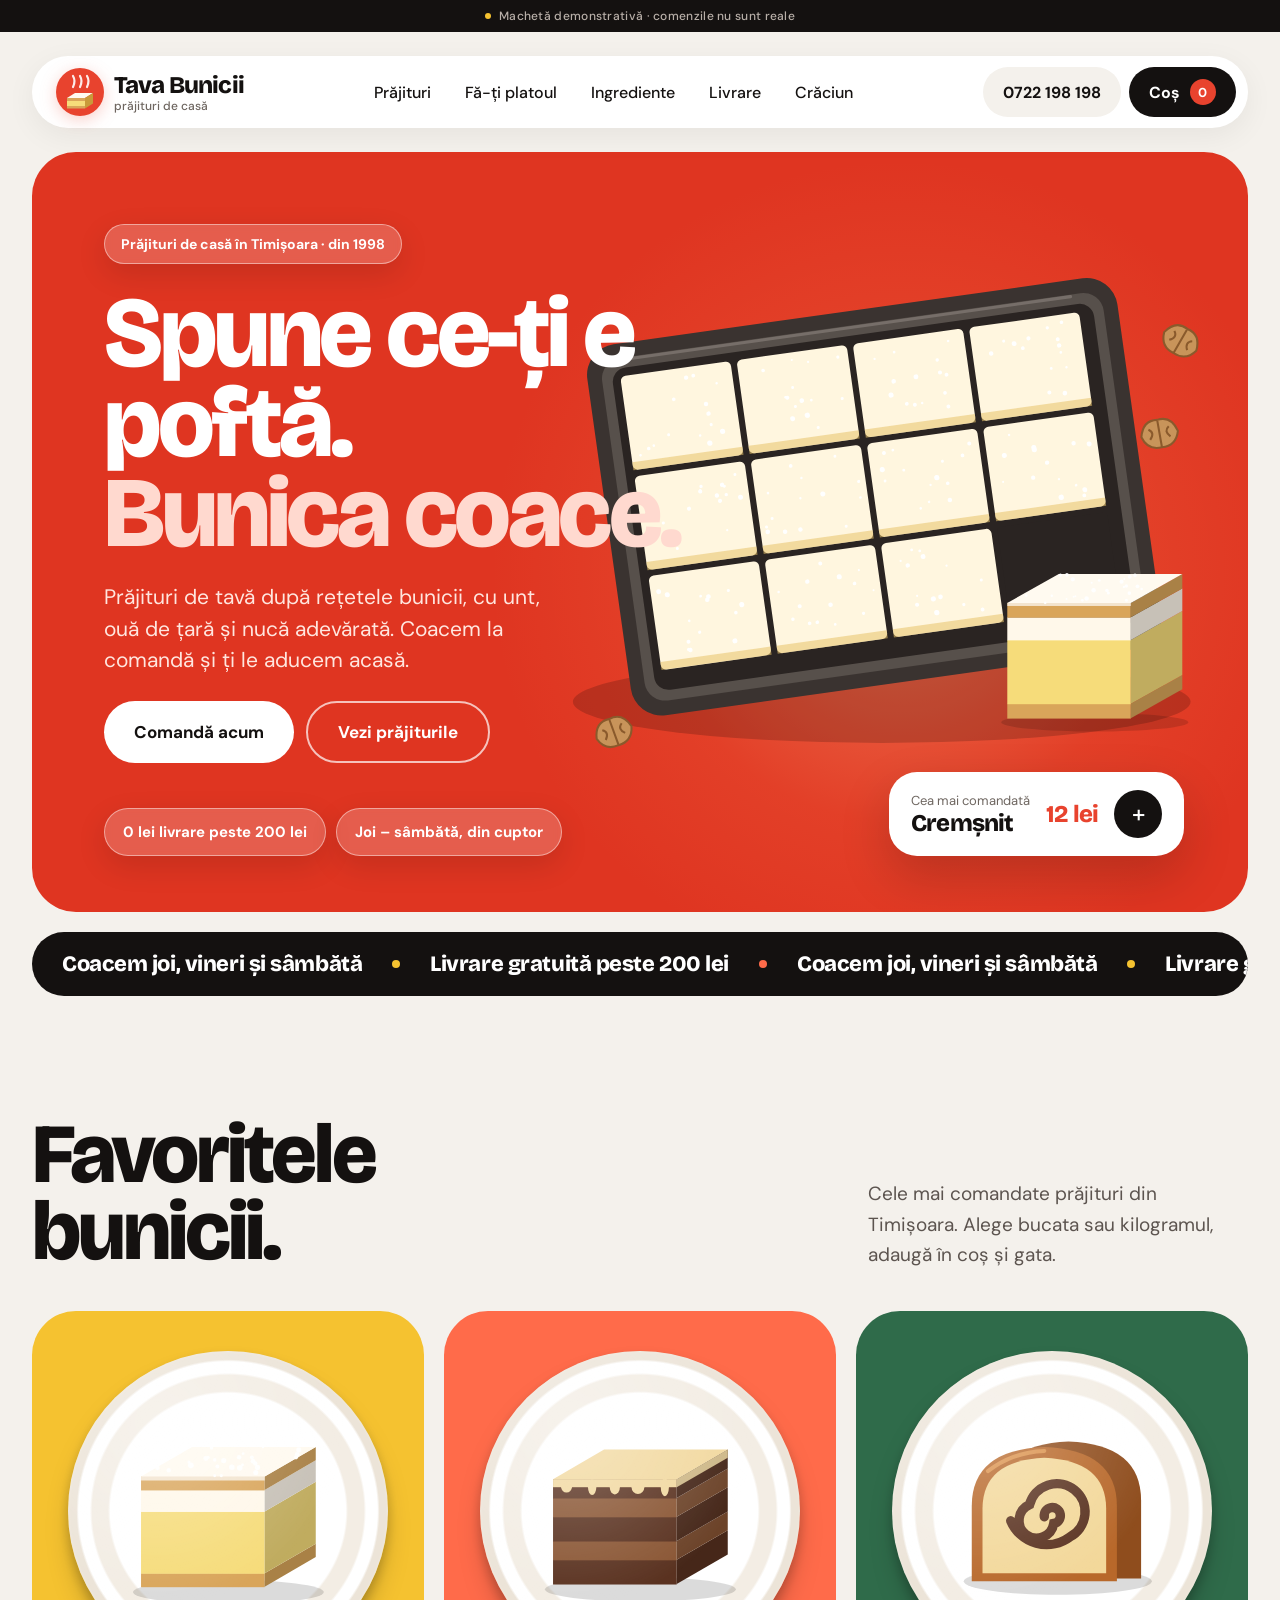
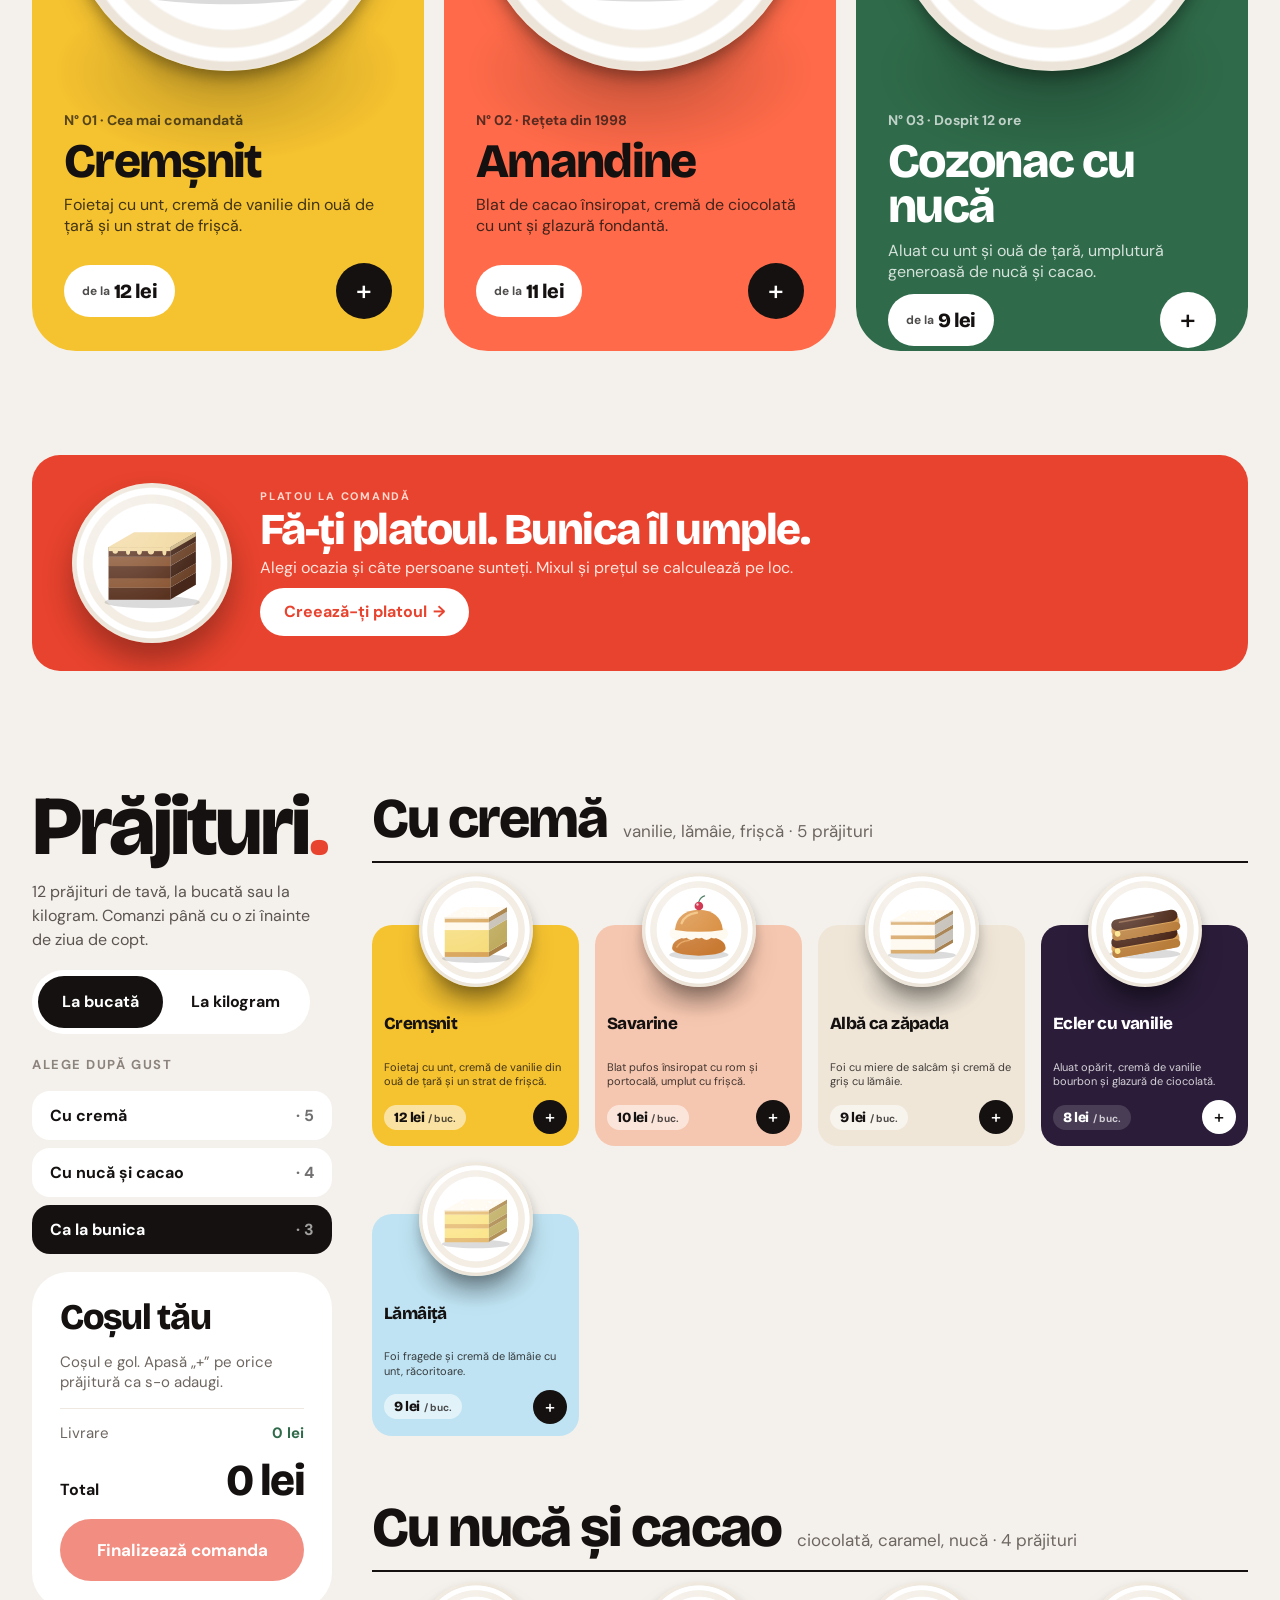
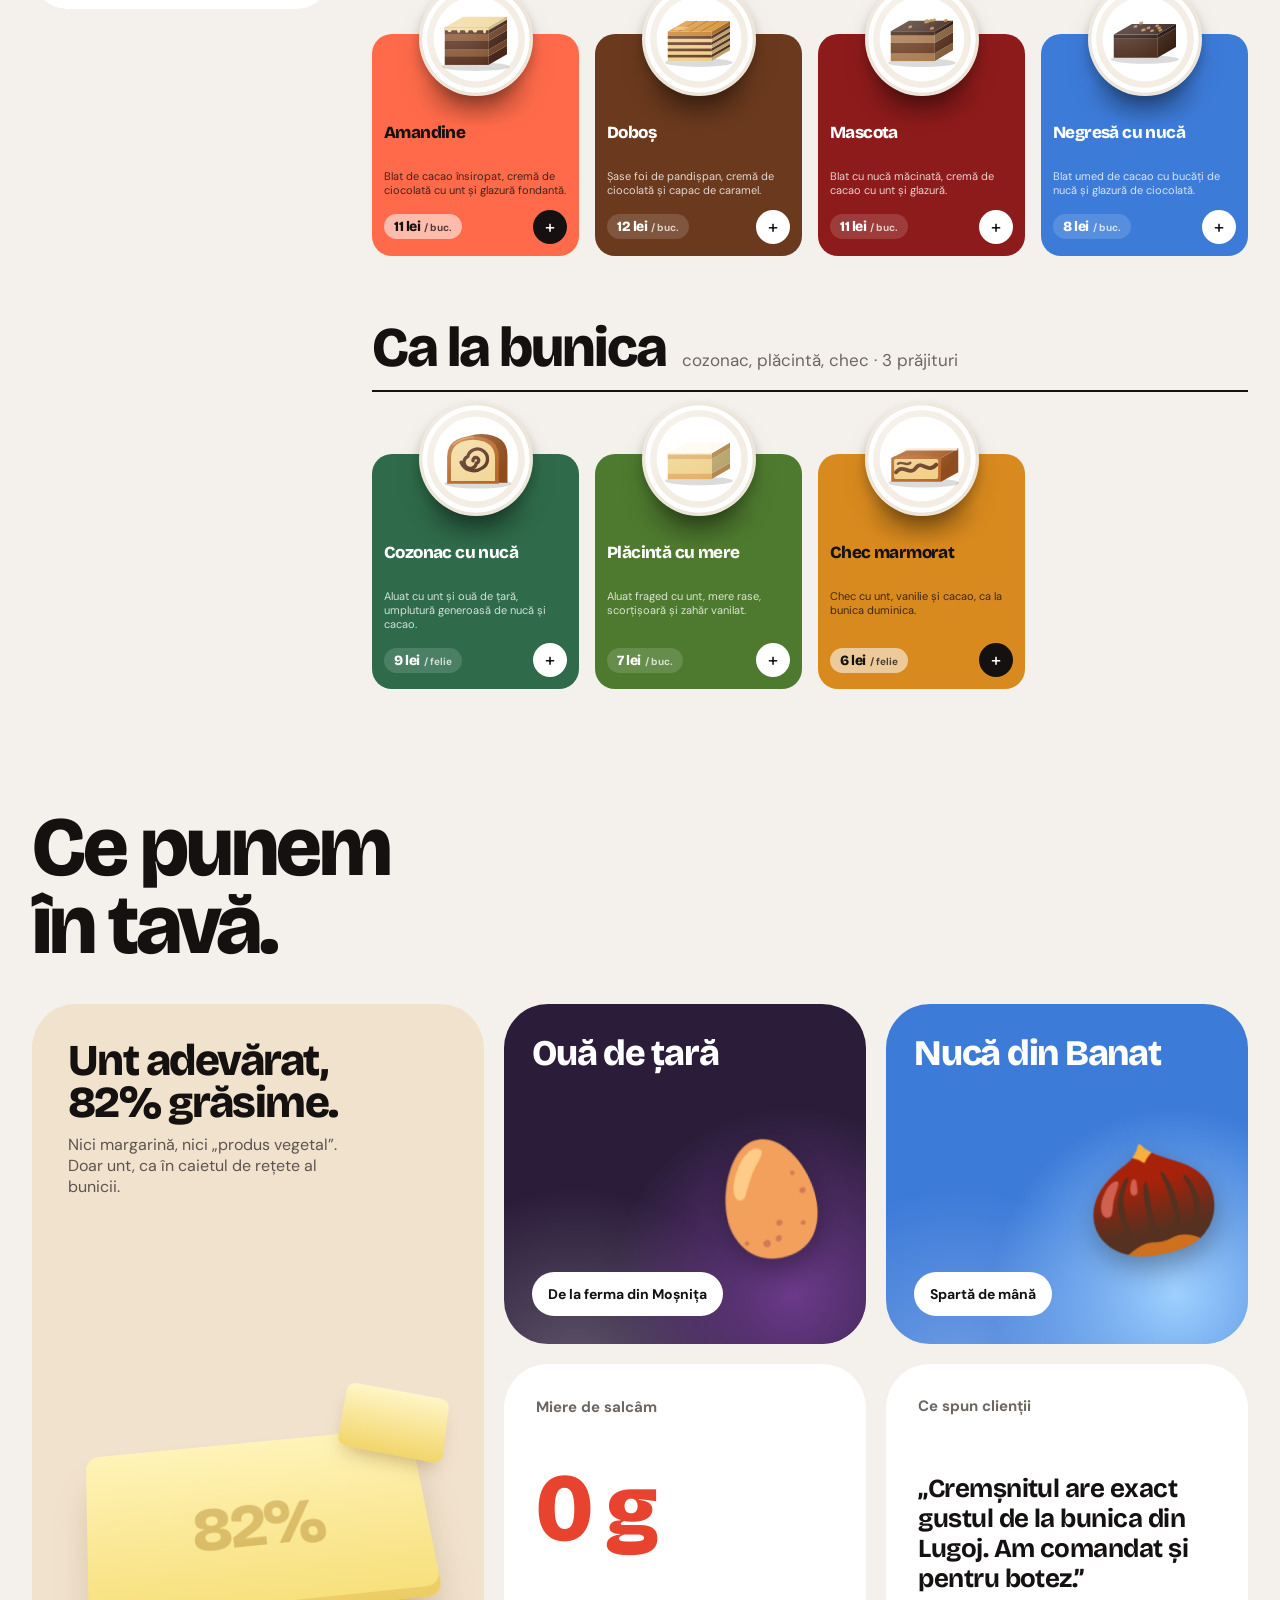
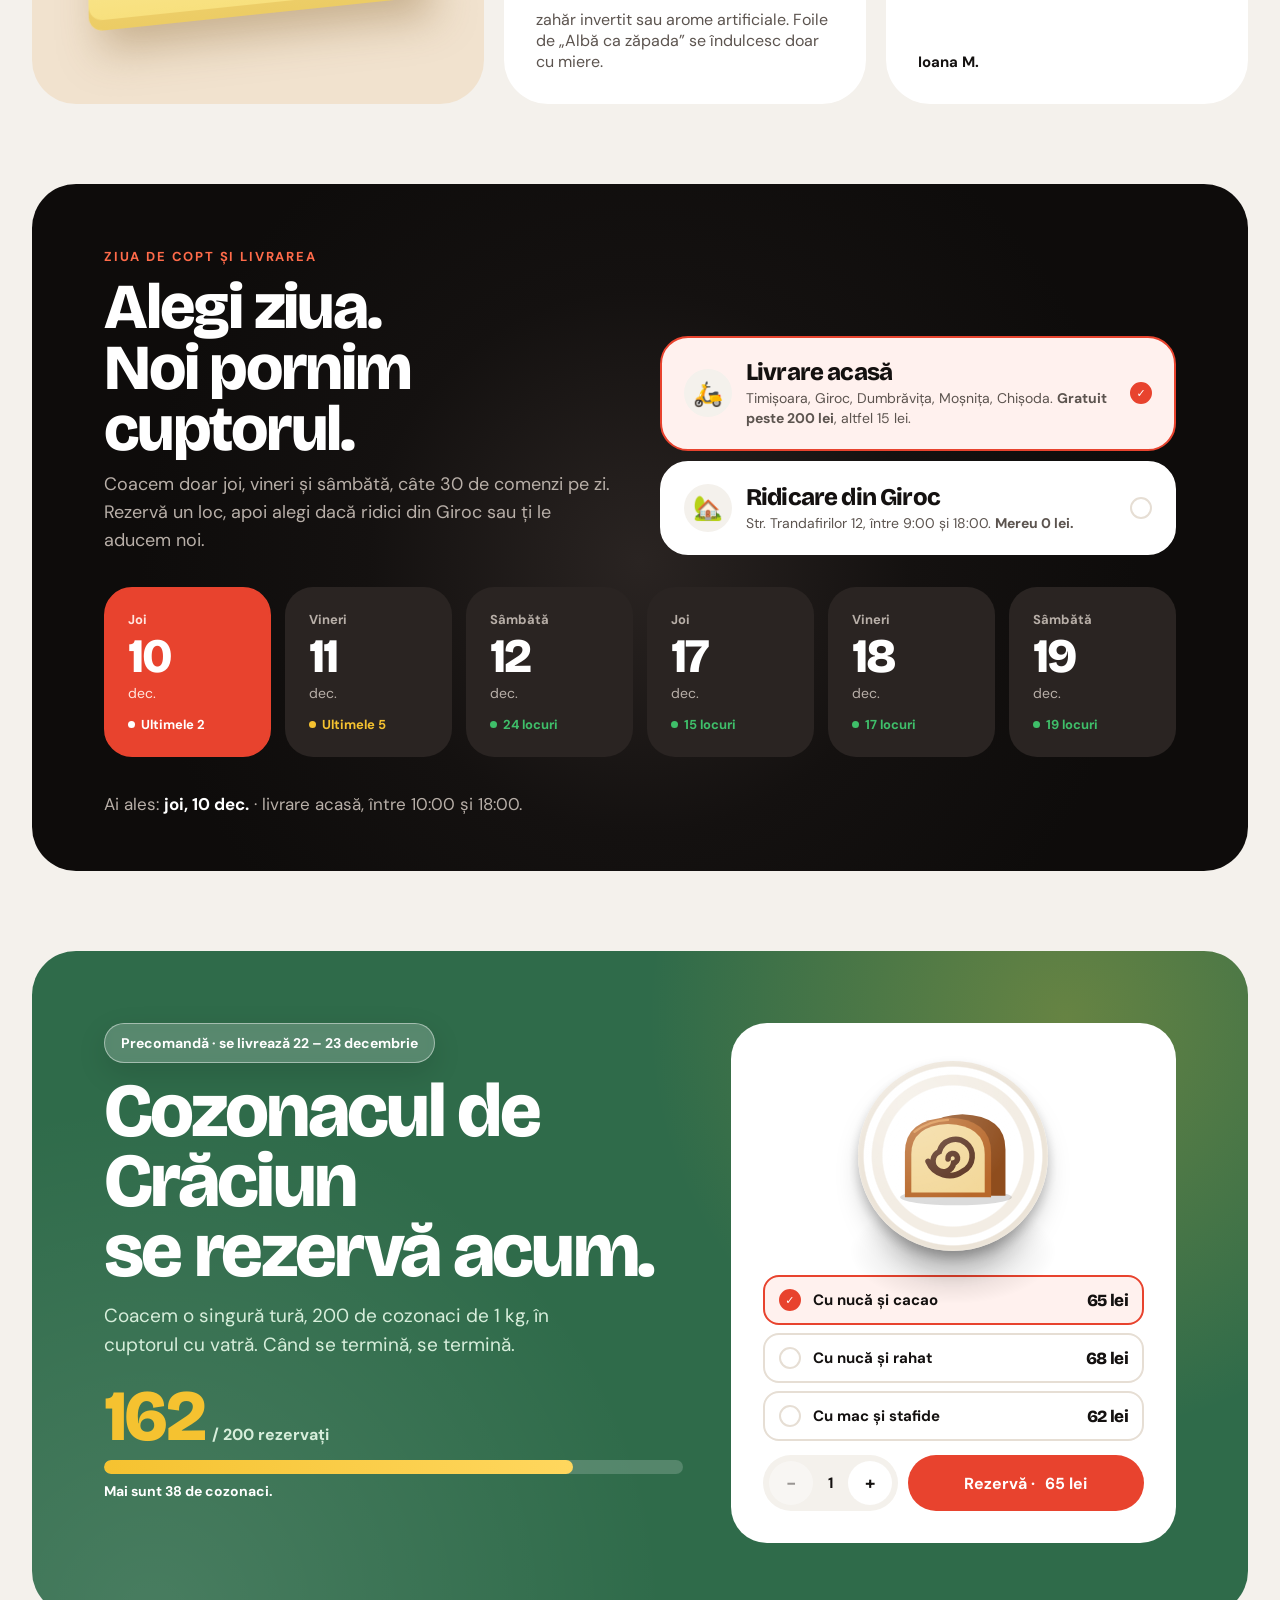
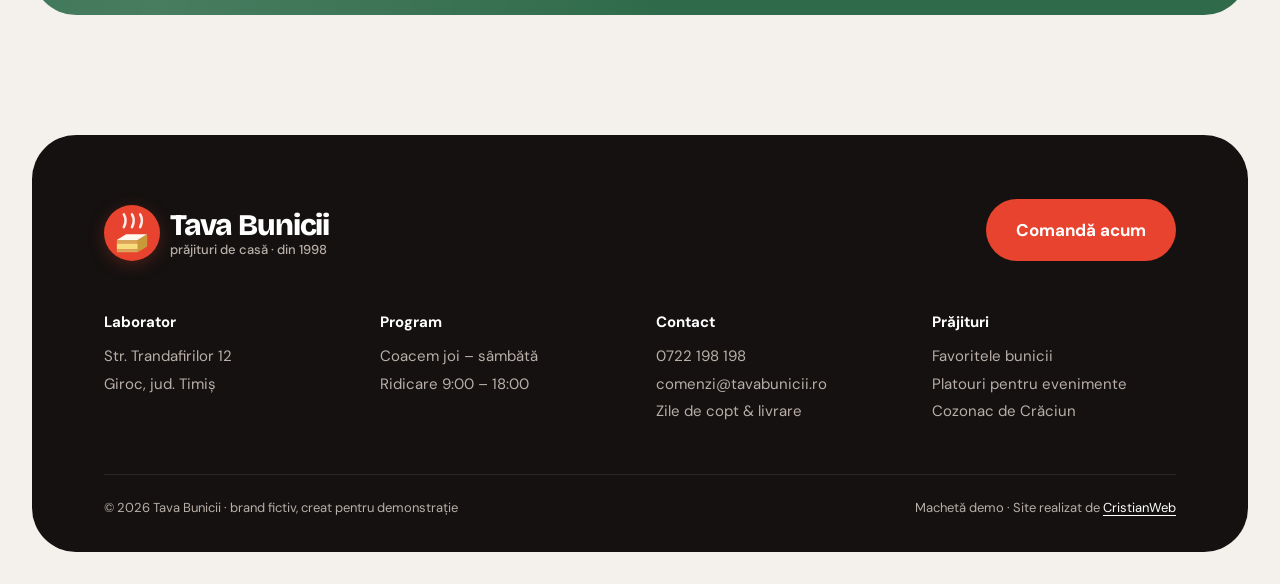
==== site/index.html @ 564bff16 "Machetă demo Tava Bunicii: site static în stilul Mama Mia Hero, bandă, favorite, platou configurabil" ====
<!doctype html>
<html lang="ro">
<head>
  <meta charset="utf-8">
  <meta name="viewport" content="width=device-width, initial-scale=1">
  <title>Tava Bunicii · Prăjituri de casă în Timișoara</title>
  <meta name="description" content="Prăjituri de casă coapte joi, vineri și sâmbătă. Cremșnit, amandine, cozonac cu nucă. Ridicare din Giroc sau livrare în Timișoara. Machetă demo.">
  <meta name="robots" content="noindex, nofollow">
  <meta name="theme-color" content="#f4f1ec">
  <link rel="icon" href="favicon.svg" type="image/svg+xml">
  <link rel="preconnect" href="https://fonts.googleapis.com">
  <link rel="preconnect" href="https://fonts.gstatic.com" crossorigin>
  <link href="https://fonts.googleapis.com/css2?family=Bricolage+Grotesque:opsz,wght@12..96,700;12..96,800&family=DM+Sans:wght@400;500;700&display=swap" rel="stylesheet">
  <link rel="stylesheet" href="css/style.css">
</head>
<body>
  <div class="banner-demo" role="note"><span class="punct" aria-hidden="true"></span>Machetă demonstrativă · comenzile nu sunt reale</div>

  <!-- ===== Navigație ===== -->
  <header class="antet">
    <div class="nav-desktop">
      <nav class="nav" aria-label="Principal">
        <a href="#" class="logo" aria-label="Tava Bunicii – sus"><span class="logo__emblema" data-emblema></span><span class="logo__text"><b>Tava Bunicii</b><small>prăjituri de casă</small></span></a>
        <div class="nav__linkuri">
          <a href="#meniu">Prăjituri</a>
          <a href="#platou">Fă-ți platoul</a>
          <a href="#ingrediente">Ingrediente</a>
          <a href="#livrare">Livrare</a>
          <a href="#craciun">Crăciun</a>
        </div>
        <div class="nav__actiuni">
          <a class="pill pill--crem nav__tel" href="tel:+40722198198">0722 198 198</a>
          <button type="button" class="pill pill--negru" data-deschide-cos>Coș <span class="badge" data-numar-cos>0</span></button>
        </div>
      </nav>
    </div>
    <div class="nav-mobil">
      <a href="#" class="logo logo--mic" aria-label="Tava Bunicii – sus"><span class="logo__emblema" data-emblema></span><span class="logo__text"><b>Tava Bunicii</b><small>prăjituri de casă</small></span></a>
      <div class="nav-mobil__actiuni">
        <button type="button" class="pill pill--negru pill--sm" data-deschide-cos>Coș <span class="badge" data-numar-cos>0</span></button>
        <button type="button" class="buton-meniu" aria-expanded="false" aria-controls="meniu-mobil" aria-label="Deschide meniul" data-buton-meniu>
          <svg width="20" height="20" viewBox="0 0 24 24" fill="none" stroke="#141110" stroke-width="2" stroke-linecap="round" aria-hidden="true"><path d="M4 7h16M4 12h16M4 17h16"/></svg>
        </button>
      </div>
      <div id="meniu-mobil" class="meniu-mobil anim-apare" hidden>
        <a href="#meniu">Prăjituri</a>
        <a href="#platou">Fă-ți platoul</a>
        <a href="#ingrediente">Ingrediente</a>
        <a href="#livrare">Livrare</a>
        <a href="#craciun">Cozonac de Crăciun</a>
        <a class="pill pill--crem pill--sm" href="tel:+40722198198">Sună: 0722 198 198</a>
      </div>
    </div>
  </header>

  <main id="continut">
    <!-- ===== 1. Hero ===== -->
    <section class="hero-sectiune">
      <div class="panel hero">
        <div class="hero__media" aria-hidden="true">
          <div class="hero__aburi"><span></span><span></span><span></span></div>
          <div class="hero__tava" data-tava></div>
        </div>
        <div class="hero__text">
          <span class="chip chip--sticla hero__eticheta">Prăjituri de casă în Timișoara · din 1998</span>
          <h1 class="titlu hero__titlu">Spune ce-ți e poftă. <span>Bunica coace.</span></h1>
          <p class="hero__lead">Prăjituri de tavă după rețetele bunicii, cu unt, ouă de țară și nucă adevărată. Coacem la comandă și ți le aducem acasă.</p>
          <div class="hero__butoane">
            <a href="#meniu" class="pill pill--alb pill--hero" data-comanda-acum>Comandă acum</a>
            <a href="#favorite" class="pill pill--contur-alb pill--hero">Vezi prăjiturile</a>
          </div>
        </div>
        <div class="hero__chipuri">
          <span class="chip chip--sticla">0 lei livrare peste 200 lei</span>
          <span class="chip chip--sticla">Joi – sâmbătă, din cuptor</span>
        </div>
        <div class="card-rapid" data-card-rapid></div>
      </div>
    </section>

    <!-- ===== 2. Bandă ===== -->
    <section class="banda-sectiune" aria-label="Program și livrare">
      <div class="banda">
        <div class="banda__pista">
          <span>Coacem joi, vineri și sâmbătă</span><i></i><span>Livrare gratuită peste 200 lei</span><i></i>
          <span>Coacem joi, vineri și sâmbătă</span><i></i><span>Livrare gratuită peste 200 lei</span><i></i>
          <span aria-hidden="true">Coacem joi, vineri și sâmbătă</span><i></i><span aria-hidden="true">Livrare gratuită peste 200 lei</span><i></i>
          <span aria-hidden="true">Coacem joi, vineri și sâmbătă</span><i></i><span aria-hidden="true">Livrare gratuită peste 200 lei</span><i></i>
        </div>
      </div>
    </section>

    <!-- ===== 3. Favoritele bunicii ===== -->
    <section id="favorite" class="preferate">
      <div class="preferate__cap">
        <h2 class="titlu titlu-sectiune">Favoritele<span class="bloc-md"> bunicii.</span></h2>
        <p class="preferate__desc">Cele mai comandate prăjituri din Timișoara. Alege bucata sau kilogramul, adaugă în coș și gata.</p>
      </div>
      <div class="preferate__lista fara-scrollbar" data-favorite></div>
    </section>

    <!-- ===== 4. Fă-ți platoul ===== -->
    <section id="platou" class="sectiune-platou">
      <button type="button" class="banner-platou" data-deschide-platou aria-expanded="false" aria-controls="configurator-platou">
        <span class="banner-platou__disc" aria-hidden="true" data-disc-platou></span>
        <span class="banner-platou__text">
          <span class="supratitlu">Platou la comandă</span>
          <span class="titlu banner-platou__titlu">Fă-ți platoul. Bunica îl umple.</span>
          <span class="banner-platou__sub">Alegi ocazia și câte persoane sunteți. Mixul și prețul se calculează pe loc.</span>
          <span class="banner-platou__cta">Creează-ți platoul <span aria-hidden="true">→</span></span>
        </span>
      </button>

      <div id="configurator-platou" class="configurator" hidden>
        <div class="configurator__stanga">
          <div class="pas">
            <span class="pas__numar">01</span>
            <h3 class="titlu pas__titlu">Pentru ce ocazie?</h3>
          </div>
          <div class="ocazii" role="radiogroup" aria-label="Ocazia" data-ocazii></div>

          <div class="pas">
            <span class="pas__numar">02</span>
            <h3 class="titlu pas__titlu">Câte persoane?</h3>
          </div>
          <div class="persoane">
            <button type="button" class="persoane__buton" data-persoane="-" aria-label="Mai puține persoane">−</button>
            <output class="titlu persoane__valoare" data-persoane-valoare aria-live="polite">30</output>
            <button type="button" class="persoane__buton" data-persoane="+" aria-label="Mai multe persoane">+</button>
            <input type="range" class="persoane__glisor" min="10" max="150" step="5" value="30" aria-label="Număr de persoane" data-persoane-glisor>
          </div>
          <p class="configurator__nota" data-nota-ocazie></p>
        </div>

        <div class="bon" aria-live="polite">
          <div class="bon__cap">
            <span class="supratitlu supratitlu--gri">03 · Mixul tău</span>
            <h3 class="titlu bon__titlu" data-bon-titlu>Platou de botez</h3>
          </div>
          <ul class="bon__linii" data-bon-linii></ul>
          <div class="bon__info" data-bon-info></div>
          <div class="bon__total">
            <span>Total</span>
            <span class="titlu" data-bon-total>0 lei</span>
          </div>
          <p class="bon__perpers" data-bon-perpers></p>
          <button type="button" class="pill pill--rosu pill--lg" data-adauga-platou>Adaugă platoul în coș</button>
        </div>
      </div>
    </section>

    <!-- ===== 5. Meniul complet ===== -->
    <section id="meniu" class="meniu">
      <aside class="meniu__lateral">
        <h2 class="titlu meniu__titlu">Prăjituri<span class="rosu">.</span></h2>
        <p class="meniu__desc">12 prăjituri de tavă, la bucată sau la kilogram. Comanzi până cu o zi înainte de ziua de copt.</p>
        <div class="taburi" role="tablist" aria-label="Unitate de măsură" data-taburi-unitate>
          <button type="button" role="tab" aria-selected="true" data-unitate="bucata">La bucată</button>
          <button type="button" role="tab" aria-selected="false" data-unitate="kg">La kilogram</button>
        </div>
        <span class="meniu__eticheta">ALEGE DUPĂ GUST</span>
        <nav class="meniu__grupuri fara-scrollbar" aria-label="Alege după gust" data-grupuri-nav></nav>
        <div class="card-intrebare">
          <span class="card-intrebare__icon" aria-hidden="true">🥮</span>
          <p class="titlu card-intrebare__titlu">Ai o masă mare?</p>
          <p class="card-intrebare__text">Spune-ne ocazia și câte persoane vin. Îți facem noi mixul, pe platou.</p>
          <a href="#platou" class="pill pill--alb pill--h48" data-deschide-platou-link>Fă-ți platoul</a>
        </div>
        <div class="mini-cos" data-mini-cos></div>
      </aside>
      <div class="meniu__continut" data-meniu-grupuri></div>
    </section>

    <!-- ===== 6. Ce punem în tavă ===== -->
    <section id="ingrediente" class="bento-sectiune">
      <h2 class="titlu titlu-sectiune">Ce punem<span class="bloc-md"> în tavă.</span></h2>
      <div class="bento">
        <div class="panel bento__mare">
          <div class="bento__ilustratie" aria-hidden="true">
            <div class="unt"><span></span></div>
          </div>
          <div class="bento__text">
            <h3 class="titlu">Unt adevărat,<br>82% grăsime.</h3>
            <p>Nici margarină, nici „produs vegetal”. Doar unt, ca în caietul de rețete al bunicii.</p>
          </div>
        </div>
        <div class="bento__duo">
          <div class="bento__mic bento__mic--oua">
            <span class="bento__emoji" aria-hidden="true">🥚</span>
            <h3 class="titlu">Ouă de țară</h3>
            <span class="chip chip--alb">De la ferma din Moșnița</span>
          </div>
          <div class="bento__mic bento__mic--nuca">
            <span class="bento__emoji" aria-hidden="true">🌰</span>
            <h3 class="titlu">Nucă din Banat</h3>
            <span class="chip chip--alb">Spartă de mână</span>
          </div>
        </div>
        <div class="panel bento__alb bento__miere">
          <div class="bento__miere-cap">
            <span class="bento__eticheta">Miere de salcâm</span>
            <p class="bento__miere-sub">de la stupina familiei Ardelean, Recaș</p>
          </div>
          <span class="titlu bento__cifra">0 g</span>
          <p class="bento__miere-text">zahăr invertit sau arome artificiale. Foile de „Albă ca zăpada” se îndulcesc doar cu miere.</p>
        </div>
        <div class="panel bento__alb bento__citat">
          <span class="bento__eticheta">Ce spun clienții</span>
          <p class="titlu">„Cremșnitul are exact gustul de la bunica din Lugoj. Am comandat și pentru botez.”</p>
          <span class="bento__autor">Ioana M.</span>
        </div>
      </div>
    </section>

    <!-- ===== 7. Ziua de copt și livrarea ===== -->
    <section id="livrare" class="livrare-sectiune">
      <div class="panel livrare">
        <div class="livrare__cap">
          <span class="supratitlu supratitlu--coral">Ziua de copt și livrarea</span>
          <h2 class="titlu livrare__titlu">Alegi ziua.<br>Noi pornim cuptorul.</h2>
          <p class="livrare__desc">Coacem doar joi, vineri și sâmbătă, câte 30 de comenzi pe zi. Rezervă un loc, apoi alegi dacă ridici din Giroc sau ți le aducem noi.</p>
        </div>
        <div class="zile fara-scrollbar" role="radiogroup" aria-label="Ziua de copt" data-zile></div>
        <div class="livrare__moduri">
          <button type="button" class="mod" role="radio" aria-checked="true" data-mod="livrare">
            <span class="mod__icon" aria-hidden="true">🛵</span>
            <span class="mod__corp">
              <span class="titlu mod__titlu">Livrare acasă</span>
              <span class="mod__text">Timișoara, Giroc, Dumbrăvița, Moșnița, Chișoda. <b>Gratuit peste 200 lei</b>, altfel 15 lei.</span>
            </span>
            <span class="bifa" aria-hidden="true"></span>
          </button>
          <button type="button" class="mod" role="radio" aria-checked="false" data-mod="ridicare">
            <span class="mod__icon" aria-hidden="true">🏡</span>
            <span class="mod__corp">
              <span class="titlu mod__titlu">Ridicare din Giroc</span>
              <span class="mod__text">Str. Trandafirilor 12, între 9:00 și 18:00. <b>Mereu 0 lei.</b></span>
            </span>
            <span class="bifa" aria-hidden="true"></span>
          </button>
        </div>
        <p class="livrare__ales" data-zi-aleasa></p>
      </div>
    </section>

    <!-- ===== 8. Precomandă cozonac de Crăciun ===== -->
    <section id="craciun" class="craciun-sectiune">
      <div class="panel craciun">
        <div class="craciun__stanga">
          <span class="chip chip--sticla craciun__chip">Precomandă · se livrează 22 – 23 decembrie</span>
          <h2 class="titlu craciun__titlu">Cozonacul de Crăciun<span class="bloc-md"> se rezervă acum.</span></h2>
          <p class="craciun__desc">Coacem o singură tură, 200 de cozonaci de 1 kg, în cuptorul cu vatră. Când se termină, se termină.</p>
          <div class="stoc">
            <div class="stoc__cifre"><span class="titlu" data-stoc-rezervati>162</span><span>/ 200 rezervați</span></div>
            <div class="stoc__bara" role="progressbar" aria-label="Cozonaci rezervați" aria-valuemin="0" aria-valuemax="200" aria-valuenow="162" data-stoc-bara><span data-stoc-umplere></span></div>
            <p class="stoc__ramas" data-stoc-ramas>Mai sunt 38 de cozonaci.</p>
          </div>
        </div>
        <div class="craciun__card">
          <div class="craciun__disc" aria-hidden="true" data-disc-craciun></div>
          <div class="variante" role="radiogroup" aria-label="Umplutura" data-variante></div>
          <div class="craciun__jos">
            <div class="qty" data-qty-craciun>
              <button type="button" data-qty="-" aria-label="Mai puțini cozonaci">−</button>
              <b data-qty-valoare aria-live="polite">1</b>
              <button type="button" data-qty="+" aria-label="Mai mulți cozonaci">+</button>
            </div>
            <button type="button" class="pill pill--rosu pill--md craciun__buton" data-rezerva>Rezervă · <span data-pret-craciun>65 lei</span></button>
          </div>
        </div>
      </div>
    </section>
  </main>

  <!-- ===== 9. Footer ===== -->
  <footer class="subsol">
    <div class="subsol__panou">
      <div class="subsol__sus">
        <span class="logo logo--subsol"><span class="logo__emblema" data-emblema></span><span class="logo__text"><b>Tava Bunicii</b><small>prăjituri de casă · din 1998</small></span></span>
        <a href="#meniu" class="pill pill--rosu pill--lg">Comandă acum</a>
      </div>
      <div class="subsol__coloane">
        <div class="coloana"><span class="coloana__titlu">Laborator</span><span>Str. Trandafirilor 12</span><span>Giroc, jud. Timiș</span></div>
        <div class="coloana"><span class="coloana__titlu">Program</span><span>Coacem joi – sâmbătă</span><span>Ridicare 9:00 – 18:00</span></div>
        <div class="coloana"><span class="coloana__titlu">Contact</span><a href="tel:+40722198198">0722 198 198</a><span>comenzi@tavabunicii.ro</span><a href="#livrare">Zile de copt & livrare</a></div>
        <div class="coloana"><span class="coloana__titlu">Prăjituri</span><a href="#favorite">Favoritele bunicii</a><a href="#platou">Platouri pentru evenimente</a><a href="#craciun">Cozonac de Crăciun</a></div>
      </div>
      <div class="subsol__jos">
        <span>© 2026 Tava Bunicii · brand fictiv, creat pentru demonstrație</span>
        <span>Machetă demo · Site realizat de <a href="https://cristianweb.ro" target="_blank" rel="noopener">CristianWeb</a></span>
      </div>
    </div>
  </footer>

  <!-- ===== Bara fixă de jos (mobil) ===== -->
  <div class="bara-mobil" data-bara-mobil>
    <a href="#platou" class="pill pill--negru" data-deschide-platou-link>🥮 Fă-ți platoul</a>
    <button type="button" class="pill pill--rosu" data-deschide-cos data-bara-cos>Coș · 0 lei</button>
  </div>

  <!-- ===== Coșul (sertar) ===== -->
  <div class="cos-fundal" data-cos-fundal hidden></div>
  <aside class="cos" role="dialog" aria-modal="true" aria-labelledby="cos-titlu" data-cos hidden>
    <div class="cos__cap">
      <h2 id="cos-titlu" class="titlu">Coșul tău</h2>
      <button type="button" class="buton-inchide" aria-label="Închide coșul" data-inchide-cos>
        <svg width="20" height="20" viewBox="0 0 24 24" fill="none" stroke="#141110" stroke-width="2" stroke-linecap="round" aria-hidden="true"><path d="M6 6l12 12M18 6 6 18"/></svg>
      </button>
    </div>
    <div class="cos__corp" data-cos-corp></div>
  </aside>

  <div class="toast" role="status" aria-live="polite" data-toast></div>

  <script src="js/date.js"></script>
  <script src="js/desen.js"></script>
  <script src="js/app.js"></script>
</body>
</html>
---- site/css/style.css ----
/* Tava Bunicii – machetă demo. Sistemul vizual (culori, fonturi, raze, umbre, mărimi) urmează site-ul Mama Mia. */

:root {
  --crem: #f4f1ec;
  --rosu: #e8432e;
  --rosu-hero: #df3521;
  --coral: #ff6b4a;
  --galben: #f5c230;
  --verde: #2f6b4a;
  --negru: #141110;
  --albastru: #3d7bd9;
  --mov: #2b1d3a;
  --bej: #efe6d8;
  --piersica: #ffd9cf;
  --piersica-deschis: #ffe6df;
  --somon: #ffb4a5;
  --gri-1: #5c544f;
  --gri-2: #6e6660;
  --gri-3: #8c837d;
  --gri-4: #b8afa8;
  --linie: #eee8e1;
  --bordura: #e6ded4;
  --bordura-2: #d8cfc5;
  --carbune: #2a2422;
  --carbune-2: #1a1614;
  --verde-viu: #3fbf6a;

  --font-titlu: "Bricolage Grotesque", ui-sans-serif, system-ui, sans-serif;
  --font-text: "DM Sans", ui-sans-serif, system-ui, sans-serif;

  --raza-panou: 44px;
  --raza-panou-m: 32px;
  --raza-card: 30px;
  --raza-card-m: 24px;

  --umbra-nav: 0 8px 30px rgba(20, 17, 16, 0.06);
  --umbra-cta: 0 14px 40px rgba(232, 67, 46, 0.35);
  --safe-jos: env(safe-area-inset-bottom, 0px);
}

*, *::before, *::after { box-sizing: border-box; }
html { background: var(--crem); scroll-behavior: smooth; scroll-padding-top: 16px; -webkit-text-size-adjust: 100%; }
body {
  margin: 0;
  background: var(--crem);
  color: var(--negru);
  font-family: var(--font-text);
  -webkit-font-smoothing: antialiased;
  overflow-x: hidden;
}
body.fara-scroll { overflow: hidden; }
img, svg { display: block; max-width: 100%; }
a { color: inherit; text-decoration: none; }
button { font: inherit; color: inherit; background: none; border: 0; padding: 0; cursor: pointer; }
h1, h2, h3, p { margin: 0; }
ul { list-style: none; margin: 0; padding: 0; }
[hidden] { display: none !important; }
:focus-visible { outline: 2px solid var(--rosu); outline-offset: 2px; }

.titlu { font-family: var(--font-titlu); letter-spacing: -0.035em; font-weight: 800; }
.rosu { color: var(--rosu); }
.fara-scrollbar { scrollbar-width: none; }
.fara-scrollbar::-webkit-scrollbar { display: none; }
.bloc-md { display: inline; }
@media (min-width: 768px) { .bloc-md { display: block; } }

@keyframes apare { from { opacity: 0; transform: translateY(8px); } to { opacity: 1; transform: none; } }
.anim-apare { animation: apare 0.35s ease-out both; }

/* ---------- Banda demo ---------- */
.banner-demo {
  display: flex; align-items: center; justify-content: center; gap: 8px;
  height: 32px; padding: 0 16px; background: var(--negru); color: var(--gri-4);
  font-size: 12px; font-weight: 500; letter-spacing: 0.025em; text-align: center;
}
.banner-demo .punct { width: 6px; height: 6px; border-radius: 50%; background: var(--galben); flex-shrink: 0; }

/* ---------- Pill (butoane rotunjite) ---------- */
.pill {
  display: inline-flex; flex-shrink: 0; align-items: center; justify-content: center; gap: 10px;
  white-space: nowrap; border-radius: 999px; font-weight: 700;
  height: 56px; padding: 0 28px; font-size: 16px;
  transition: transform .15s, opacity .15s, box-shadow .15s;
}
.pill:active { transform: scale(0.98); }
.pill:disabled { pointer-events: none; opacity: .6; }
.pill--sm { height: 44px; padding: 0 16px; font-size: 14px; }
.pill--md { height: 56px; padding: 0 28px; font-size: 16px; }
.pill--lg { height: 62px; padding: 0 30px; font-size: 17px; }
.pill--h48 { height: 48px; font-size: 14px; }
.pill--negru { background: var(--negru); color: #fff; }
.pill--alb { background: #fff; color: var(--negru); }
.pill--rosu { background: var(--rosu); color: #fff; }
.pill--crem { background: var(--crem); color: var(--negru); }
.pill--contur-alb { border: 2px solid rgba(255,255,255,.7); color: #fff; }
.pill--rosu:hover { box-shadow: var(--umbra-cta); }

.badge {
  display: inline-flex; align-items: center; justify-content: center;
  height: 22px; min-width: 22px; padding: 0 4px; border-radius: 999px;
  background: var(--rosu); color: #fff; font-size: 12px;
}
.badge.puls { animation: puls .45s ease-out; }
@keyframes puls { 0% { transform: scale(1); } 40% { transform: scale(1.35); } 100% { transform: scale(1); } }
@media (min-width: 768px) { .badge { height: 26px; min-width: 26px; font-size: 13px; } }

/* ---------- Chip ---------- */
.chip {
  display: inline-flex; align-items: center; gap: 10px; height: 40px; padding: 0 16px;
  border-radius: 999px; font-size: 14px; font-weight: 700;
}
.chip--sticla { border: 1px solid rgba(255,255,255,.45); background: rgba(255,255,255,.2); color: #fff; box-shadow: 0 10px 30px rgba(0,0,0,.12); }
.chip--alb { background: #fff; color: var(--negru); }
@media (min-width: 768px) { .chip--sticla { -webkit-backdrop-filter: blur(4px); backdrop-filter: blur(4px); } }

/* ---------- Panel ---------- */
.panel { position: relative; overflow: hidden; border-radius: var(--raza-panou-m); }
@media (min-width: 768px) { .panel { border-radius: var(--raza-panou); } }

/* ---------- Logo ---------- */
.logo { display: inline-flex; align-items: center; gap: 10px; flex-shrink: 0; }
.logo__emblema { width: 48px; height: 48px; flex-shrink: 0; filter: drop-shadow(0 4px 8px rgba(232,67,46,.25)); }
.logo__emblema svg { width: 100%; height: 100%; }
.logo__text { display: flex; flex-direction: column; line-height: 1; }
.logo__text b { font-family: var(--font-titlu); font-weight: 800; letter-spacing: -0.035em; font-size: 24px; }
.logo__text small { font-size: 12px; font-weight: 500; color: var(--gri-2); margin-top: 3px; }
.logo--mic .logo__emblema { width: 40px; height: 40px; }
.logo--mic .logo__text b { font-size: 20px; }
.logo--mic .logo__text small { font-size: 11px; }
.logo--subsol .logo__emblema { width: 56px; height: 56px; }
.logo--subsol .logo__text b { color: #fff; font-size: 30px; }
.logo--subsol .logo__text small { color: var(--gri-4); font-size: 13px; }

/* ---------- Navigație ---------- */
.antet { position: relative; z-index: 50; }
.nav-desktop { display: none; padding: 24px 32px 0; }
.nav {
  margin: 0 auto; display: flex; align-items: center; justify-content: space-between;
  height: 72px; max-width: 1320px; border-radius: 999px; background: #fff;
  padding: 0 12px 0 24px; box-shadow: var(--umbra-nav);
}
.nav__linkuri { display: flex; gap: 34px; font-size: 16px; font-weight: 500; }
.nav__linkuri a { transition: color .15s; }
.nav__linkuri a:hover { color: var(--rosu); }
.nav__actiuni { display: flex; align-items: center; gap: 8px; }
.nav__actiuni .pill { height: 50px; padding: 0 20px; }
.nav-mobil { position: relative; display: flex; align-items: center; justify-content: space-between; height: 64px; padding: 0 16px; }
.nav-mobil__actiuni { display: flex; gap: 8px; }
.buton-meniu { display: flex; align-items: center; justify-content: center; width: 44px; height: 44px; border-radius: 50%; background: #fff; }
.meniu-mobil {
  position: absolute; left: 12px; right: 12px; top: 68px; display: flex; flex-direction: column; gap: 4px;
  padding: 12px; border-radius: 24px; background: #fff; box-shadow: 0 20px 50px rgba(20,17,16,.18);
}
.meniu-mobil a:not(.pill) { padding: 12px 16px; border-radius: 16px; font-size: 16px; font-weight: 500; }
.meniu-mobil a:not(.pill):hover { background: var(--crem); }
.meniu-mobil .pill { margin-top: 4px; }
@media (min-width: 768px) {
  .nav-desktop { display: block; }
  .nav-mobil { display: none; }
}
@media (min-width: 768px) and (max-width: 1100px) {
  .nav__linkuri { gap: 20px; font-size: 15px; }
  .nav__tel { display: none !important; }
}

/* ---------- 1. Hero ---------- */
.hero-sectiune { padding: 0 12px; }
.hero {
  margin: 0 auto; max-width: 1320px; display: flex; flex-direction: column; gap: 16px;
  padding: 28px 22px 0; color: #fff; background: var(--rosu-hero);
}
.hero__media { order: 99; position: relative; margin: 0 -22px; height: 300px; overflow: hidden; }
.hero__tava {
  position: absolute; left: 50%; top: 50%; width: 400px; transform: translate(-50%, -46%);
  animation: tava-pluteste 6s ease-in-out infinite;
}
.hero__tava .hero-felie { animation: felie-ridica 6s ease-in-out infinite; transform-origin: 520px 500px; }
@keyframes tava-pluteste { 0%, 100% { translate: 0 0; } 50% { translate: 0 -8px; } }
@keyframes felie-ridica { 0%, 100% { transform: translateY(0); } 50% { transform: translateY(-14px) rotate(-2deg); } }
.hero__media::before {
  content: ""; position: absolute; inset: 0;
  background: radial-gradient(circle at 55% 55%, rgba(255,190,140,.45) 0%, rgba(255,140,90,.12) 40%, transparent 65%);
}
.hero__aburi { position: absolute; left: 50%; top: 6%; width: 200px; height: 120px; transform: translateX(-50%); z-index: 1; }
.hero__aburi span {
  position: absolute; bottom: 0; width: 26px; height: 90px; border-radius: 50%;
  background: radial-gradient(closest-side, rgba(255,255,255,.35), transparent);
  animation: abur 4.5s ease-in-out infinite; opacity: 0;
}
.hero__aburi span:nth-child(1) { left: 30px; }
.hero__aburi span:nth-child(2) { left: 90px; animation-delay: 1.5s; }
.hero__aburi span:nth-child(3) { left: 150px; animation-delay: 3s; }
@keyframes abur { 0% { opacity: 0; transform: translateY(20px) scaleX(.8); } 40% { opacity: 1; } 100% { opacity: 0; transform: translateY(-50px) scaleX(1.4); } }
.hero__text { position: relative; display: flex; flex-direction: column; gap: 16px; z-index: 2; }
.hero__eticheta { align-self: flex-start; height: 32px; padding: 0 12px; font-size: 12px; }
.hero__titlu { font-size: 52px; line-height: .9; }
.hero__titlu span { color: var(--piersica); }
.hero__lead { max-width: 470px; font-size: 16px; line-height: 1.5; color: var(--piersica-deschis); }
.hero__butoane { display: flex; gap: 8px; }
.pill--hero { height: 52px; flex: 1; padding: 0; font-size: 15px; }
.hero__chipuri, .card-rapid { display: none; }

@media (min-width: 768px) {
  .hero-sectiune { padding: 24px 32px 0; }
  .hero { display: block; height: 760px; padding: 0; }
  .hero__media { position: absolute; top: 0; bottom: 0; right: -40px; width: 860px; height: auto; margin: 0; }
  .hero__tava { width: 700px; left: 54%; top: 46%; }
  .hero__aburi { left: 50%; top: 4%; transform: none; width: 260px; height: 200px; }
  .hero__aburi span { width: 40px; height: 160px; }
  .hero__aburi span:nth-child(2) { left: 120px; }
  .hero__aburi span:nth-child(3) { left: 210px; }
  .hero__text { position: absolute; left: 72px; top: 72px; width: 680px; gap: 24px; }
  .hero__eticheta { height: 40px; padding: 0 16px; font-size: 14px; }
  .hero__titlu { font-size: 100px; }
  .hero__titlu span { display: block; }
  .hero__lead { font-size: 21px; }
  .hero__butoane { gap: 12px; }
  .pill--hero { height: 62px; flex: none; padding: 0 30px; font-size: 17px; }
  .hero__chipuri { position: absolute; bottom: 56px; left: 72px; display: flex; gap: 10px; z-index: 2; }
  .hero__chipuri .chip { height: 48px; padding: 0 18px; font-size: 15px; }
  .card-rapid { position: absolute; bottom: 56px; right: 64px; display: flex; z-index: 2; }
}
@media (min-width: 768px) and (max-width: 1180px) {
  .hero__text { width: 560px; }
  .hero__titlu { font-size: 84px; }
  .hero__chipuri { display: none; }
  .hero__media { right: -260px; }
}

/* cardul alb „Cea mai comandată” */
.card-rapid {
  align-items: center; gap: 16px; padding: 18px 22px; border-radius: 28px; background: #fff; color: var(--negru);
  box-shadow: 0 20px 50px rgba(0,0,0,.18);
}
.card-rapid__nume { display: flex; flex-direction: column; }
.card-rapid__nume span:first-child { font-size: 13px; color: var(--gri-2); }
.card-rapid__nume span:last-child { font-size: 24px; }
.card-rapid__pret { font-size: 24px; color: var(--rosu); }

/* ---------- Butonul „+” ---------- */
.plus {
  display: inline-flex; flex-shrink: 0; align-items: center; justify-content: center; border-radius: 50%;
  background: var(--negru); color: #fff; font-weight: 500; line-height: 1;
  width: 48px; height: 48px; font-size: 24px; transition: transform .15s;
  position: relative;
}
.plus::after { content: ""; position: absolute; inset: -6px; }
.plus:hover { transform: scale(1.05); }
.plus:active { transform: scale(.95); }
.plus .bifa-mica { font-size: .7em; }
.plus--xs { width: 32px; height: 32px; font-size: 16px; }
@media (min-width: 768px) {
  .plus--md-lg { width: 56px; height: 56px; font-size: 28px; }
  .plus--xs { width: 34px; height: 34px; font-size: 18px; }
}

/* ---------- Farfuria rotundă cu prăjitura (efectul 3D al pozelor rotunde Mama Mia) ---------- */
.farfurie { position: relative; display: block; aspect-ratio: 1 / 1; flex-shrink: 0; }
.farfurie::after {
  content: ""; position: absolute; left: -4%; right: -4%; bottom: -28%; height: 56%; z-index: 0; pointer-events: none;
  background: radial-gradient(closest-side, rgba(0,0,0,.14) 0%, rgba(0,0,0,.12) 40%, rgba(0,0,0,.05) 72%, rgba(0,0,0,0) 100%);
}
.farfurie__disc {
  position: absolute; inset: 0; z-index: 1; border-radius: 50%; overflow: hidden;
  background:
    radial-gradient(circle at 50% 50%, #ffffff 0 52%, #f3ede4 53% 60%, #ffffff 61% 66%, #ece4d8 67% 100%);
  box-shadow: 0 18px 30px -10px rgba(0,0,0,.35), 0 6px 12px rgba(0,0,0,.18);
  transition: transform .3s ease;
}
.farfurie__disc::before {
  content: ""; position: absolute; inset: 0; border-radius: 50%; z-index: 2; pointer-events: none;
  box-shadow: inset 0 0 0 2px rgba(255,255,255,.15);
  background: radial-gradient(circle at 28% 22%, rgba(255,255,255,.6) 0%, rgba(255,255,255,0) 55%);
  opacity: .5;
}
.farfurie__disc svg { position: absolute; inset: 8%; width: 84%; height: 84%; z-index: 1; }
@media (hover: hover) {
  .grup:hover .farfurie__disc, .farfurie:hover .farfurie__disc { transform: translateY(-4px) scale(1.04) rotate(10deg); }
}
.grup:active .farfurie__disc { transform: translateY(-4px) scale(1.04) rotate(10deg); }
@keyframes pop { from { opacity: 0; transform: scale(.94); } to { opacity: 1; transform: scale(1); } }
.farfurie.pop { animation: pop .3s ease-out both; }

/* ---------- Secțiunile comune ---------- */
.titlu-sectiune { font-size: 44px; line-height: .92; }
@media (min-width: 768px) { .titlu-sectiune { font-size: 84px; } }
.supratitlu { font-size: 11px; font-weight: 700; letter-spacing: .16em; text-transform: uppercase; color: var(--piersica); }
.supratitlu--gri { color: var(--gri-3); }
.supratitlu--coral { color: var(--coral); }
@media (min-width: 768px) { .supratitlu--coral, .supratitlu--gri { font-size: 13px; letter-spacing: .14em; } }

/* ---------- 2. Banda ---------- */
.banda-sectiune { max-width: 1384px; margin: 0 auto; padding: 12px 12px 0; }
.banda { overflow: hidden; border-radius: 999px; background: var(--negru); color: #fff; }
.banda__pista {
  display: flex; align-items: center; gap: 22px; width: max-content; height: 52px; padding-left: 22px;
  font-family: var(--font-titlu); font-weight: 800; letter-spacing: -0.02em; font-size: 17px;
  animation: deruleaza 28s linear infinite;
}
.banda__pista span { white-space: nowrap; }
.banda__pista i { width: 8px; height: 8px; border-radius: 50%; background: var(--galben); flex-shrink: 0; }
.banda__pista i:nth-of-type(2n) { background: var(--coral); }
@keyframes deruleaza { from { transform: translateX(0); } to { transform: translateX(-50%); } }
@media (min-width: 768px) {
  .banda-sectiune { padding: 20px 32px 0; }
  .banda { max-width: 1320px; margin: 0 auto; }
  .banda__pista { height: 64px; font-size: 22px; gap: 30px; padding-left: 30px; }
}

/* ---------- 3. Favoritele ---------- */
.preferate { max-width: 1384px; margin: 0 auto; display: flex; flex-direction: column; gap: 18px; padding-top: 44px; scroll-margin-top: 8px; }
.preferate__cap { display: flex; flex-direction: column; gap: 12px; padding: 0 16px; }
.preferate__desc { display: none; max-width: 380px; font-size: 19px; line-height: 1.6; color: var(--gri-1); }
.preferate__lista { display: flex; gap: 12px; overflow-x: auto; scroll-snap-type: x mandatory; padding: 0 16px 4px; }
.card-pref {
  display: flex; flex-direction: column; width: 300px; height: 430px; flex-shrink: 0; scroll-snap-align: start;
  overflow: hidden; border-radius: var(--raza-card);
}
.card-pref__poza { display: flex; height: 250px; flex-shrink: 0; align-items: center; justify-content: center; cursor: pointer; width: 100%; }
.card-pref__poza .farfurie { width: 220px; }
.card-pref__corp { display: flex; flex: 1; flex-direction: column; gap: 6px; padding: 0 22px 22px; }
.card-pref__nr { font-size: 12px; font-weight: 700; opacity: .7; }
.card-pref__nume { font-size: 32px; line-height: .95; }
.card-pref__desc { font-size: 14px; opacity: .85; }
.card-pref__jos { margin-top: auto; display: flex; align-items: center; justify-content: space-between; gap: 10px; }
.card-pref__pret { font-family: var(--font-titlu); font-weight: 800; letter-spacing: -0.035em; font-size: 24px; }
.card-pref__pret small { font-family: var(--font-text); font-size: 12px; font-weight: 700; letter-spacing: 0; opacity: .75; margin-right: 4px; }
@media (min-width: 768px) {
  .preferate { gap: 40px; padding: 120px 32px 40px; }
  .preferate__cap { flex-direction: row; align-items: flex-end; justify-content: space-between; padding: 0; }
  .preferate__desc { display: block; }
  .preferate__lista { display: grid; grid-template-columns: repeat(3, 1fr); gap: 20px; overflow: visible; padding: 0; }
  .card-pref { width: auto; height: 640px; border-radius: var(--raza-panou); }
  .card-pref__poza { height: 400px; }
  .card-pref__poza .farfurie { width: 320px; }
  .card-pref__corp { gap: 10px; padding: 0 32px 32px; }
  .card-pref__nr { font-size: 14px; }
  .card-pref__nume { font-size: 48px; }
  .card-pref__desc { font-size: 16px; opacity: .8; }
  .card-pref__pret { display: inline-flex; align-items: center; height: 52px; padding: 0 18px; border-radius: 999px; background: #fff; color: var(--negru); font-size: 20px; }
}
@media (min-width: 768px) and (max-width: 1100px) {
  .card-pref { height: 560px; }
  .card-pref__poza { height: 320px; }
  .card-pref__poza .farfurie { width: 240px; }
  .card-pref__nume { font-size: 36px; }
}

/* ---------- 4. Platoul ---------- */
.sectiune-platou { max-width: 1384px; margin: 0 auto; padding: 40px 12px 0; scroll-margin-top: 8px; }
.banner-platou {
  position: relative; display: flex; width: 100%; align-items: center; gap: 16px; overflow: hidden; text-align: left;
  padding: 20px 24px; border-radius: 28px; background: var(--rosu); color: #fff; transition: transform .2s;
}
.banner-platou:hover { transform: translateY(-2px); }
.banner-platou__disc { width: 96px; flex-shrink: 0; transition: transform .5s; }
.banner-platou:hover .banner-platou__disc { transform: rotate(8deg); }
.banner-platou__disc .farfurie::after { display: none; }
.banner-platou__disc .farfurie__disc { box-shadow: 0 18px 30px rgba(0,0,0,.3); }
.banner-platou__text { display: flex; min-width: 0; flex: 1; flex-direction: column; gap: 6px; }
.banner-platou .supratitlu { color: #ffd9cf; }
.banner-platou__titlu { font-size: 28px; line-height: .95; }
.banner-platou__sub { display: none; font-size: 16px; color: #ffe6df; }
.banner-platou__cta {
  margin-top: 4px; display: inline-flex; width: fit-content; align-items: center; gap: 6px;
  height: 44px; padding: 0 20px; border-radius: 999px; background: #fff; color: var(--rosu); font-size: 14px; font-weight: 700;
}
.banner-platou[aria-expanded="true"] .banner-platou__cta span { display: inline-block; transform: rotate(90deg); }
@media (min-width: 768px) {
  .sectiune-platou { padding: 64px 32px 0; }
  .banner-platou { padding: 28px 40px; gap: 28px; }
  .banner-platou__disc { width: 160px; }
  .banner-platou__titlu { font-size: 44px; }
  .banner-platou__sub { display: block; }
  .banner-platou__cta { height: 48px; padding: 0 24px; font-size: 16px; }
}

.configurator { margin-top: 12px; display: flex; flex-direction: column; gap: 12px; animation: apare .35s ease-out both; }
.configurator__stanga { display: flex; flex-direction: column; gap: 14px; padding: 22px; border-radius: var(--raza-card-m); background: #fff; }
.pas { display: flex; align-items: baseline; gap: 10px; }
.pas:not(:first-child) { margin-top: 10px; }
.pas__numar { font-size: 13px; font-weight: 700; color: var(--rosu); }
.pas__titlu { font-size: 24px; line-height: 1; }
.ocazii { display: grid; grid-template-columns: 1fr 1fr; gap: 10px; }
.optiune {
  display: flex; flex-direction: column; gap: 4px; padding: 16px 18px; border-radius: 16px; text-align: left;
  border: 2px solid var(--bordura); background: #fff; transition: border-color .15s, background-color .15s;
}
.optiune:hover { border-color: var(--bordura-2); }
.optiune[aria-checked="true"] { border-color: var(--rosu); background: #fff1ee; }
.optiune__sus { display: flex; align-items: center; justify-content: space-between; gap: 8px; }
.optiune__nume { font-family: var(--font-titlu); font-weight: 800; letter-spacing: -0.035em; font-size: 17px; }
.optiune__emoji { font-size: 22px; line-height: 1; }
.optiune__desc { font-size: 13px; color: var(--gri-2); }
.bifa {
  display: inline-flex; flex-shrink: 0; align-items: center; justify-content: center; width: 22px; height: 22px;
  border-radius: 50%; border: 2px solid var(--bordura); background: #fff; font-size: 11px; color: #fff;
  transition: background-color .15s, border-color .15s;
}
[aria-checked="true"] > .bifa, [aria-checked="true"] .optiune__sus .bifa { border-color: var(--rosu); background: var(--rosu); }
[aria-checked="true"] > .bifa::before, [aria-checked="true"] .optiune__sus .bifa::before { content: "✓"; }

.persoane { display: flex; flex-wrap: wrap; align-items: center; gap: 12px; padding: 8px; border-radius: 24px; background: var(--crem); }
.persoane__buton { width: 48px; height: 48px; border-radius: 50%; background: #fff; font-size: 24px; font-weight: 700; line-height: 1; }
.persoane__buton:disabled { opacity: .4; }
.persoane__valoare { min-width: 70px; text-align: center; font-size: 40px; line-height: 1; }
.persoane__valoare::after { content: " pers."; font-family: var(--font-text); font-size: 14px; font-weight: 700; letter-spacing: 0; color: var(--gri-2); }
.persoane__glisor { flex: 1 1 100%; accent-color: var(--rosu); height: 28px; margin: 0 8px; }
.configurator__nota { font-size: 14px; line-height: 1.5; color: var(--gri-1); }

.bon { display: flex; flex-direction: column; gap: 16px; padding: 22px; border-radius: var(--raza-card-m); background: #fff; }
.bon__cap { display: flex; flex-direction: column; gap: 6px; }
.bon__titlu { font-size: 32px; line-height: 1; }
.bon__linii { display: flex; flex-direction: column; gap: 12px; }
.bon__linie { display: flex; align-items: center; gap: 12px; animation: apare .3s ease-out both; }
.bon__linie .farfurie { width: 44px; }
.bon__linie .farfurie::after { display: none; }
.bon__linie .farfurie__disc { box-shadow: 0 4px 10px rgba(0,0,0,.12); }
.bon__linie-nume { flex: 1; min-width: 0; }
.bon__linie-nume b { display: block; }
.bon__linie-nume span { font-size: 13px; color: var(--gri-2); }
.bon__linie-pret { font-family: var(--font-titlu); font-weight: 800; letter-spacing: -0.035em; font-size: 18px; white-space: nowrap; }
.bon__info { display: flex; flex-wrap: wrap; gap: 8px; border-top: 1px solid var(--linie); padding-top: 14px; }
.bon__info span { display: inline-flex; align-items: center; height: 32px; padding: 0 12px; border-radius: 999px; background: var(--crem); font-size: 13px; font-weight: 700; }
.bon__info .reducere { background: #e3f1e8; color: var(--verde); }
.bon__total { display: flex; align-items: baseline; justify-content: space-between; }
.bon__total span:first-child { font-weight: 700; }
.bon__total .titlu { font-size: 44px; line-height: 1; }
.bon__perpers { margin-top: -10px; font-size: 14px; color: var(--gri-2); text-align: right; }
@media (min-width: 768px) {
  .configurator { margin-top: 20px; display: grid; grid-template-columns: 1.25fr 1fr; gap: 20px; align-items: start; }
  .configurator__stanga { padding: 40px; border-radius: var(--raza-panou); gap: 18px; }
  .pas__titlu { font-size: 36px; }
  .pas__numar { font-size: 15px; }
  .ocazii { grid-template-columns: repeat(4, 1fr); }
  .optiune__nume { font-size: 18px; }
  .persoane__glisor { flex: 1 1 200px; }
  .bon { padding: 32px; border-radius: 36px; position: sticky; top: 24px; }
  .bon__titlu { font-size: 40px; }
}
@media (min-width: 768px) and (max-width: 1100px) { .ocazii { grid-template-columns: 1fr 1fr; } }

/* ---------- 5. Meniul ---------- */
.meniu {
  max-width: 1440px; margin: 0 auto; display: flex; flex-direction: column; gap: 20px;
  padding: 48px 12px 32px; scroll-margin-top: 0;
}
.meniu__lateral { display: flex; flex-direction: column; gap: 12px; padding: 0 4px; }
.meniu__titlu { font-size: 64px; line-height: .85; }
.meniu__desc { font-size: 14px; line-height: 1.5; color: var(--gri-1); }
.taburi { display: inline-flex; align-self: flex-start; gap: 4px; padding: 4px; border-radius: 999px; background: #fff; }
.taburi button { display: inline-flex; align-items: center; justify-content: center; height: 44px; padding: 0 18px; border-radius: 999px; font-size: 15px; font-weight: 700; transition: background-color .15s, color .15s; }
.taburi button:hover { background: var(--crem); }
.taburi button[aria-selected="true"] { background: var(--negru); color: #fff; }
.meniu__eticheta { display: none; margin-top: 4px; font-size: 13px; font-weight: 700; letter-spacing: .12em; color: var(--gri-3); }
.meniu__grupuri { display: flex; gap: 6px; overflow-x: auto; margin: 0 -4px; padding: 0 4px; }
.grup-link {
  display: flex; flex-shrink: 0; align-items: center; justify-content: space-between; gap: 12px; white-space: nowrap;
  height: 38px; padding: 0 14px; border-radius: 999px; background: #fff; font-size: 13px; font-weight: 700;
  transition: background-color .15s, color .15s;
}
.grup-link span:last-child { opacity: .6; }
.grup-link.activ { background: var(--negru); color: #fff; }
.card-intrebare, .mini-cos { display: none; }
.meniu__continut { display: flex; flex: 1; flex-direction: column; gap: 40px; padding-top: 8px; min-width: 0; }
.grup-sectiune { display: flex; flex-direction: column; gap: 2px; scroll-margin-top: 16px; }
.grup-sectiune__cap { display: flex; flex-direction: column; border-bottom: 2px solid var(--negru); padding: 0 4px 10px; }
.grup-sectiune__cap h3 { font-size: 32px; line-height: 1; }
.grup-sectiune__cap span { font-size: 13px; color: var(--gri-2); }
.grila { display: grid; grid-template-columns: 1fr 1fr; gap: 10px; }

.card-meniu {
  position: relative; margin-top: 43px; display: flex; min-height: 156px; flex-direction: column; gap: 2px;
  padding: 59px 8px 8px; border-radius: 20px; text-align: left;
}
.card-meniu__poza { position: absolute; left: 50%; top: -43px; transform: translateX(-50%); cursor: pointer; }
.card-meniu__poza .farfurie { width: 96px; }
.card-meniu__nume { display: flex; min-height: 32px; align-items: center; font-size: 14px; line-height: 1.05; text-wrap: balance; }
.card-meniu__desc { display: none; font-size: 11px; line-height: 1.3; opacity: .8; }
.card-meniu__jos { margin-top: auto; display: flex; width: 100%; align-items: center; justify-content: space-between; gap: 6px; padding-top: 4px; }
.card-meniu__pret { display: inline-flex; align-items: baseline; gap: 4px; border-radius: 999px; padding: 4px 8px; }
.card-meniu__pret small { font-size: 10px; font-weight: 700; opacity: .8; }
.card-meniu__pret b { font-family: var(--font-titlu); font-weight: 800; letter-spacing: -0.035em; font-size: 13px; }
.card-meniu__unit { font-size: 10px; font-weight: 700; opacity: .75; }

@media (min-width: 768px) {
  .meniu { flex-direction: row; align-items: flex-start; gap: 40px; padding: 120px 32px 40px; }
  .meniu__lateral { position: sticky; top: 24px; width: 300px; flex-shrink: 0; gap: 18px; padding: 0; }
  .meniu__titlu { font-size: 84px; }
  .meniu__desc { font-size: 16px; }
  .taburi { padding: 6px; }
  .taburi button { height: 52px; padding: 0 24px; font-size: 16px; }
  .meniu__eticheta { display: block; }
  .meniu__grupuri { flex-direction: column; gap: 8px; overflow: visible; margin: 0; padding: 0; }
  .grup-link { height: auto; padding: 14px 18px; border-radius: 18px; font-size: 16px; }
  .card-intrebare { display: flex; flex-direction: column; gap: 12px; margin-top: 8px; padding: 22px; border-radius: 28px; background: var(--negru); color: #fff; }
  .card-intrebare__icon { display: flex; width: 56px; height: 56px; align-items: center; justify-content: center; border-radius: 50%; background: var(--rosu); box-shadow: 0 0 30px rgba(232,67,46,.5); font-size: 26px; }
  .card-intrebare__titlu { font-size: 24px; line-height: 1; }
  .card-intrebare__text { font-size: 14px; line-height: 1.5; color: var(--gri-4); }
  .mini-cos { display: flex; }
  .meniu__continut { gap: 64px; padding-top: 0; }
  .grup-sectiune { gap: 6px; }
  .grup-sectiune__cap { flex-direction: row; align-items: baseline; gap: 16px; padding: 0 0 14px; }
  .grup-sectiune__cap h3 { font-size: 56px; }
  .grup-sectiune__cap span { font-size: 17px; }
  .grila { gap: 16px; padding-top: 4px; }
  .card-meniu { margin-top: 52px; min-height: 186px; gap: 4px; padding: 68px 12px 12px; }
  .card-meniu__poza { top: -52px; }
  .card-meniu__poza .farfurie { width: 114px; }
  .card-meniu__nume { min-height: 0; font-size: 17px; }
  .card-meniu__desc { display: block; }
  .card-meniu__jos { padding-top: 8px; }
  .card-meniu__pret { padding: 4px 10px; }
  .card-meniu__pret b { font-size: 14px; }
}
@media (min-width: 1024px) { .grila { grid-template-columns: repeat(3, 1fr); } }
@media (min-width: 1280px) { .grila { grid-template-columns: repeat(4, 1fr); } }
@media (min-width: 768px) and (max-height: 900px) { .card-intrebare { display: none; } }

/* mini-coșul din bara laterală */
.mini-cos { flex-direction: column; gap: 16px; padding: 28px; border-radius: 36px; background: #fff; }
.mini-cos h3 { font-size: 36px; line-height: 1; }
.mini-cos__gol { font-size: 15px; color: var(--gri-2); }
.mini-cos ul { display: flex; flex-direction: column; gap: 14px; }
.mini-cos li { display: flex; align-items: center; gap: 14px; }
.patrat { width: 48px; height: 48px; flex-shrink: 0; border-radius: 16px; }
.mini-cos__nume { min-width: 0; flex: 1; }
.mini-cos__nume p { overflow: hidden; text-overflow: ellipsis; white-space: nowrap; }
.mini-cos__nume p:first-child { font-weight: 700; }
.mini-cos__nume p:last-child { font-size: 14px; color: var(--gri-2); }
.mini-cos__pret { font-family: var(--font-titlu); font-weight: 800; letter-spacing: -0.035em; font-size: 20px; white-space: nowrap; }
.rand-livrare { display: flex; justify-content: space-between; border-top: 1px solid var(--linie); padding-top: 14px; font-size: 15px; }
.rand-livrare span:first-child { color: var(--gri-2); }
.rand-livrare b { color: var(--verde); }
.rand-total { display: flex; align-items: baseline; justify-content: space-between; }
.rand-total span:first-child { font-weight: 700; }
.rand-total .titlu { font-size: 44px; line-height: 1; }

/* ---------- 6. Bento ---------- */
.bento-sectiune { max-width: 1384px; margin: 0 auto; display: flex; flex-direction: column; gap: 12px; padding: 40px 12px 0; scroll-margin-top: 8px; }
.bento-sectiune .titlu-sectiune { padding: 0 4px 6px; }
.bento { display: flex; flex-direction: column; gap: 12px; }
.bento__mare { height: 380px; border-radius: 28px; background: #f1e2ce; }
.bento__text { position: absolute; left: 22px; top: 22px; display: flex; flex-direction: column; gap: 10px; }
.bento__text h3 { font-size: 30px; line-height: .95; }
.bento__text p { display: none; max-width: 300px; font-size: 16px; color: var(--gri-1); }
.bento__ilustratie { position: absolute; inset: 0; display: flex; align-items: flex-end; justify-content: center; padding-bottom: 36px; }
.unt {
  position: relative; width: 220px; height: 120px; border-radius: 14px;
  background: linear-gradient(180deg, #fff3b8 0%, #f7df7a 100%);
  box-shadow: 0 30px 40px -12px rgba(120,80,20,.35), inset 0 -10px 0 rgba(214,170,60,.35);
  transform: perspective(600px) rotateX(18deg) rotate(-6deg);
  animation: unt 7s ease-in-out infinite;
}
.unt::before {
  content: "82%"; position: absolute; left: 50%; top: 50%; transform: translate(-50%, -50%);
  font-family: var(--font-titlu); font-weight: 800; font-size: 44px; letter-spacing: -0.04em; color: rgba(160,110,20,.35);
}
.unt span { position: absolute; right: -26px; top: -30px; width: 70px; height: 50px; border-radius: 10px; background: linear-gradient(180deg, #fff6c8, #f2d56a); transform: rotate(18deg); box-shadow: 0 14px 20px -8px rgba(120,80,20,.35); }
@keyframes unt { 0%, 100% { translate: 0 0; } 50% { translate: 0 -8px; } }
.bento__duo { display: grid; grid-template-columns: 1fr 1fr; gap: 12px; }
.bento__mic { position: relative; display: block; height: 200px; overflow: hidden; border-radius: var(--raza-card-m); color: #fff; }
.bento__mic--oua { background: var(--mov); }
.bento__mic--oua::before { content: ""; position: absolute; inset: 0; background: radial-gradient(circle at 80% 85%, #6b3a8a 0%, transparent 45%), radial-gradient(circle at 20% 110%, rgba(255,255,255,.25) 0%, transparent 40%); }
.bento__mic--nuca { background: var(--albastru); }
.bento__mic--nuca::before { content: ""; position: absolute; inset: 0; background: radial-gradient(circle at 80% 85%, #9fd0ff 0%, transparent 45%), radial-gradient(circle at 20% 110%, rgba(255,255,255,.25) 0%, transparent 40%); }
.bento__mic h3 { position: absolute; left: 16px; top: 14px; font-size: 20px; }
.bento__mic .chip { position: absolute; left: 16px; bottom: 16px; height: 36px; padding: 0 12px; font-size: 13px; }
.bento__emoji { position: absolute; right: 12px; bottom: 50px; font-size: 64px; line-height: 1; transform: rotate(-12deg); filter: drop-shadow(0 12px 14px rgba(0,0,0,.3)); transition: transform .4s; }
.bento__mic:hover .bento__emoji { transform: rotate(4deg) scale(1.08); }
.bento__alb { background: #fff; border-radius: var(--raza-card-m); padding: 22px; }
.bento__eticheta { font-size: 13px; font-weight: 700; color: var(--gri-2); }
.bento__miere { display: flex; align-items: center; justify-content: space-between; gap: 12px; }
.bento__miere-sub { margin-top: 4px; font-size: 14px; color: var(--gri-1); }
.bento__cifra { white-space: nowrap; font-size: 52px; line-height: .9; color: var(--rosu); }
.bento__miere-text { display: none; margin-top: 8px; font-size: 16px; color: var(--gri-1); }
.bento__citat { display: none; }
@media (min-width: 768px) {
  .bento-sectiune { gap: 40px; padding: 80px 32px 0; }
  .bento-sectiune .titlu-sectiune { padding: 0; }
  .bento { display: grid; grid-template-columns: 1.25fr 1fr 1fr; grid-template-rows: 340px 340px; gap: 20px; }
  .bento__mare { grid-row: span 2; height: auto; border-radius: var(--raza-panou); }
  .bento__text { left: 36px; right: 36px; top: 36px; }
  .bento__text h3 { font-size: 44px; }
  .bento__text p { display: block; }
  .bento__ilustratie { padding-bottom: 90px; }
  .unt { width: 340px; height: 180px; }
  .unt::before { font-size: 64px; }
  .unt span { width: 110px; height: 76px; right: -40px; top: -46px; }
  .bento__duo { display: contents; }
  .bento__mic { height: auto; border-radius: var(--raza-panou); }
  .bento__mic h3 { left: 28px; top: 28px; font-size: 36px; }
  .bento__mic .chip { left: 28px; bottom: 28px; height: 44px; padding: 0 16px; font-size: 14px; }
  .bento__emoji { right: 28px; bottom: 90px; font-size: 110px; }
  .bento__alb { padding: 32px; border-radius: var(--raza-panou); }
  .bento__miere { flex-direction: column; align-items: stretch; justify-content: space-between; }
  .bento__eticheta { font-size: 15px; }
  .bento__miere-sub { display: none; }
  .bento__cifra { font-size: 96px; }
  .bento__miere-text { display: block; }
  .bento__citat { display: flex; flex-direction: column; justify-content: space-between; }
  .bento__citat p { font-size: 26px; font-weight: 700; line-height: 1.15; letter-spacing: -0.02em; }
  .bento__autor { font-size: 15px; font-weight: 700; }
}
@media (min-width: 768px) and (max-width: 1100px) {
  .bento__citat p { font-size: 20px; }
  .bento__mic h3 { font-size: 28px; }
  .bento__emoji { font-size: 80px; }
}

/* ---------- 7. Ziua de copt și livrarea ---------- */
.livrare-sectiune { max-width: 1384px; margin: 0 auto; padding: 40px 12px 0; scroll-margin-top: 8px; }
.livrare {
  display: flex; flex-direction: column; gap: 20px; padding: 24px 0; color: #fff;
  background: radial-gradient(circle at 50% 55%, #2a2422 0, #141110 38%, #0e0c0b 70%);
}
.livrare__cap { display: flex; flex-direction: column; gap: 12px; padding: 0 20px; }
.livrare__titlu { font-size: 34px; line-height: .95; }
.livrare__desc { font-size: 15px; line-height: 1.55; color: var(--gri-4); max-width: 560px; }
.zile { display: flex; gap: 10px; overflow-x: auto; scroll-snap-type: x mandatory; padding: 0 20px 4px; }
.zi {
  display: flex; flex-direction: column; gap: 4px; width: 140px; flex-shrink: 0; scroll-snap-align: start;
  padding: 16px; border-radius: 22px; background: var(--carbune); text-align: left; color: #fff;
  border: 2px solid transparent; transition: background-color .15s, border-color .15s, transform .15s;
}
.zi:hover:not(:disabled) { border-color: #3a3330; transform: translateY(-2px); }
.zi__nume { font-size: 13px; font-weight: 700; color: var(--gri-4); text-transform: capitalize; }
.zi__data { font-size: 34px; line-height: 1; }
.zi__luna { font-size: 14px; color: var(--gri-4); }
.zi__locuri { margin-top: 10px; display: inline-flex; align-items: center; gap: 6px; font-size: 13px; font-weight: 700; color: var(--verde-viu); }
.zi__locuri::before { content: ""; width: 7px; height: 7px; border-radius: 50%; background: currentColor; }
.zi__locuri.putine { color: var(--galben); }
.zi:disabled { opacity: .45; cursor: not-allowed; }
.zi:disabled .zi__locuri { color: var(--gri-3); }
.zi[aria-checked="true"] { background: var(--rosu); border-color: var(--rosu); }
.zi[aria-checked="true"] .zi__nume, .zi[aria-checked="true"] .zi__luna { color: var(--piersica-deschis); }
.zi[aria-checked="true"] .zi__locuri { color: #fff; }
.livrare__moduri { display: flex; flex-direction: column; gap: 10px; padding: 0 20px; }
.mod {
  display: flex; align-items: center; gap: 14px; padding: 16px; border-radius: 22px; text-align: left;
  background: #fff; color: var(--negru); border: 2px solid #fff; transition: border-color .15s, background-color .15s;
}
.mod[aria-checked="true"] { border-color: var(--rosu); background: #fff1ee; }
.mod__icon { display: flex; width: 48px; height: 48px; flex-shrink: 0; align-items: center; justify-content: center; border-radius: 50%; background: var(--crem); font-size: 24px; }
.mod__corp { display: flex; flex: 1; flex-direction: column; gap: 2px; }
.mod__titlu { font-size: 20px; }
.mod__text { font-size: 13px; line-height: 1.45; color: var(--gri-1); }
.livrare__ales { padding: 0 20px; font-size: 15px; color: var(--gri-4); }
.livrare__ales b { color: #fff; }
@media (min-width: 768px) {
  .livrare-sectiune { padding: 80px 32px 0; }
  .livrare { max-width: 1320px; margin: 0 auto; padding: 64px 0 56px; gap: 32px; display: grid; grid-template-columns: 1fr 1fr; column-gap: 40px; }
  .livrare__cap { padding: 0 0 0 72px; grid-column: 1; }
  .livrare__titlu { font-size: 64px; }
  .livrare__desc { font-size: 18px; }
  .zile { grid-column: 1 / -1; padding: 0 72px 4px; display: grid; grid-template-columns: repeat(6, 1fr); overflow: visible; gap: 14px; }
  .zi { width: auto; padding: 22px; border-radius: 28px; }
  .zi__data { font-size: 48px; }
  .livrare__moduri { grid-column: 2; grid-row: 1; align-self: end; padding: 0 72px 0 0; }
  .mod { padding: 20px 22px; border-radius: 28px; }
  .mod__titlu { font-size: 24px; }
  .mod__text { font-size: 14px; }
  .livrare__ales { grid-column: 1 / -1; padding: 0 72px; font-size: 17px; }
}
@media (min-width: 768px) and (max-width: 1100px) {
  .livrare { grid-template-columns: 1fr; }
  .livrare__cap { padding: 0 40px; }
  .livrare__moduri { grid-column: 1; grid-row: auto; padding: 0 40px; flex-direction: row; }
  .mod { flex: 1; }
  .zile { padding: 0 40px 4px; grid-template-columns: repeat(3, 1fr); }
  .livrare__ales { padding: 0 40px; }
}

/* ---------- 8. Crăciun ---------- */
.craciun-sectiune { max-width: 1384px; margin: 0 auto; padding: 40px 12px 40px; scroll-margin-top: 8px; }
.craciun {
  display: flex; flex-direction: column; gap: 20px; padding: 28px 22px 22px; color: #fff; background: var(--verde);
}
.craciun::before {
  content: ""; position: absolute; inset: 0; pointer-events: none;
  background:
    radial-gradient(circle at 85% 10%, rgba(245,194,48,.28) 0%, transparent 35%),
    radial-gradient(circle at 10% 100%, rgba(255,255,255,.12) 0%, transparent 40%);
}
.craciun__stanga, .craciun__card { position: relative; }
.craciun__stanga { display: flex; flex-direction: column; gap: 14px; }
.craciun__chip { align-self: flex-start; height: 32px; padding: 0 12px; font-size: 12px; white-space: normal; text-align: left; line-height: 1.2; }
.craciun__titlu { font-size: 40px; line-height: .92; }
.craciun__desc { font-size: 15px; line-height: 1.55; color: #d7eedb; max-width: 520px; }
.stoc { display: flex; flex-direction: column; gap: 8px; margin-top: 6px; }
.stoc__cifre { display: flex; align-items: baseline; gap: 8px; }
.stoc__cifre .titlu { font-size: 48px; line-height: 1; color: var(--galben); }
.stoc__cifre span:last-child { font-weight: 700; color: #d7eedb; }
.stoc__bara { height: 14px; border-radius: 999px; background: rgba(255,255,255,.18); overflow: hidden; }
.stoc__bara span { display: block; height: 100%; width: 81%; border-radius: inherit; background: linear-gradient(90deg, var(--galben), #ffd75e); transition: width .6s cubic-bezier(.2,.9,.3,1); }
.stoc__ramas { font-size: 14px; font-weight: 700; }
.craciun__card { display: flex; flex-direction: column; gap: 14px; padding: 20px; border-radius: var(--raza-card-m); background: #fff; color: var(--negru); }
.craciun__disc { align-self: center; width: 150px; margin: 6px 0 10px; }
.variante { display: flex; flex-direction: column; gap: 8px; }
.varianta {
  display: flex; align-items: center; gap: 12px; padding: 12px 14px; border-radius: 16px; text-align: left;
  border: 2px solid var(--bordura); transition: border-color .15s, background-color .15s;
}
.varianta[aria-checked="true"] { border-color: var(--rosu); background: #fff1ee; }
.varianta__nume { flex: 1; font-weight: 700; font-size: 15px; }
.varianta__pret { font-family: var(--font-titlu); font-weight: 800; letter-spacing: -0.035em; font-size: 17px; }
.craciun__jos { display: flex; align-items: center; gap: 10px; }
.craciun__buton { flex: 1; padding: 0 16px; }
.qty { display: inline-flex; align-items: center; gap: 12px; padding: 4px; border-radius: 999px; background: var(--crem); }
.qty button { display: flex; width: 34px; height: 34px; align-items: center; justify-content: center; border-radius: 50%; background: #fff; font-size: 18px; font-weight: 700; line-height: 1; }
.qty button:disabled { opacity: .4; }
.qty b { min-width: 1ch; text-align: center; font-size: 15px; font-variant-numeric: tabular-nums; }
.craciun__card .qty { padding: 6px; }
.craciun__card .qty button { width: 44px; height: 44px; }
@media (min-width: 768px) {
  .craciun-sectiune { padding: 80px 32px 120px; }
  .craciun { max-width: 1320px; margin: 0 auto; display: grid; grid-template-columns: 1.3fr 1fr; gap: 48px; padding: 72px; }
  .craciun__chip { height: 40px; padding: 0 16px; font-size: 14px; }
  .craciun__titlu { font-size: 76px; }
  .craciun__desc { font-size: 19px; }
  .stoc__cifre .titlu { font-size: 72px; }
  .craciun__card { padding: 32px; border-radius: 36px; }
  .craciun__disc { width: 190px; }
}
@media (min-width: 768px) and (max-width: 1100px) {
  .craciun { grid-template-columns: 1fr; padding: 48px; }
  .craciun__titlu { font-size: 60px; }
}

/* ---------- 9. Footer ---------- */
.subsol { padding: 0; }
.subsol__panou {
  max-width: 1320px; margin: 0 auto; display: flex; flex-direction: column; gap: 32px;
  padding: 32px 20px; background: var(--negru); color: var(--gri-4);
}
.subsol__sus { display: flex; flex-direction: column; gap: 24px; }
.subsol__sus .pill { align-self: flex-start; }
.subsol__coloane { display: grid; grid-template-columns: 1fr 1fr; gap: 24px; }
.coloana { display: flex; flex-direction: column; font-size: 15px; line-height: 1.85; }
.coloana__titlu { margin-bottom: 6px; font-weight: 700; color: #fff; }
.coloana a:hover, .subsol__jos a:hover { color: #fff; }
.subsol__jos { display: flex; flex-direction: column; gap: 10px; border-top: 1px solid var(--carbune); padding-top: 24px; font-size: 13px; }
.subsol__jos a { color: #fff; text-decoration: underline; text-underline-offset: 3px; }
@media (min-width: 768px) {
  .subsol { padding: 0 32px 32px; }
  .subsol__panou { gap: 48px; padding: 64px 72px 36px; border-radius: var(--raza-panou); }
  .subsol__sus { flex-direction: row; align-items: flex-end; justify-content: space-between; }
  .subsol__sus .pill { align-self: auto; }
  .subsol__coloane { grid-template-columns: repeat(4, 1fr); gap: 32px; }
  .subsol__jos { flex-direction: row; align-items: center; justify-content: space-between; }
}

/* ---------- Bara fixă de jos (mobil) ---------- */
.bara-mobil {
  position: fixed; left: 0; right: 0; bottom: 0; z-index: 40; display: flex; gap: 10px;
  padding: 12px 12px max(12px, var(--safe-jos)); border-top: 1px solid var(--linie); background: #fff;
}
.bara-mobil .pill { height: 54px; flex: 1; padding: 0; font-size: 15px; }
body { padding-bottom: calc(84px + var(--safe-jos)); }
@media (min-width: 768px) {
  .bara-mobil { display: none; }
  body { padding-bottom: 0; }
}

/* ---------- Coșul (sertar) ---------- */
.cos-fundal { position: fixed; inset: 0; z-index: 60; background: rgba(20,17,16,.45); animation: fundal .25s ease-out both; }
@keyframes fundal { from { opacity: 0; } to { opacity: 1; } }
.cos {
  position: fixed; top: 0; right: 0; bottom: 0; z-index: 61; display: flex; flex-direction: column;
  width: 100%; background: var(--crem); animation: cos-intra .3s cubic-bezier(.2,.9,.3,1) both;
}
@keyframes cos-intra { from { transform: translateX(100%); } to { transform: none; } }
.cos__cap { display: flex; align-items: center; justify-content: space-between; padding: 16px 16px 8px; }
.cos__cap h2 { font-size: 40px; line-height: 1; }
.buton-inchide { display: flex; width: 44px; height: 44px; align-items: center; justify-content: center; border-radius: 50%; background: #fff; }
.cos__corp { flex: 1; overflow-y: auto; display: flex; flex-direction: column; gap: 12px; padding: 8px 12px calc(16px + var(--safe-jos)); }
.cos__bloc { display: flex; flex-direction: column; gap: 14px; padding: 20px; border-radius: 24px; background: #fff; }
.cos__bloc h3 { font-size: 22px; }
.cos__gol { display: flex; flex-direction: column; align-items: flex-start; gap: 14px; padding: 28px 20px; border-radius: 24px; background: #fff; }
.cos__gol p { color: var(--gri-2); }
.rand-cos { display: flex; align-items: center; gap: 12px; }
.rand-cos + .rand-cos { border-top: 1px solid var(--linie); padding-top: 14px; }
.rand-cos .patrat { width: 52px; height: 52px; display: flex; align-items: center; justify-content: center; font-size: 22px; }
.rand-cos__info { min-width: 0; flex: 1; display: flex; flex-direction: column; gap: 6px; }
.rand-cos__info b { line-height: 1.15; }
.rand-cos__info small { font-size: 13px; color: var(--gri-2); }
.rand-cos__info .qty { align-self: flex-start; }
.rand-cos__pret { font-family: var(--font-titlu); font-weight: 800; letter-spacing: -0.035em; font-size: 18px; white-space: nowrap; align-self: flex-start; }
.cos__rezumat { display: flex; flex-direction: column; gap: 10px; }
.cos__rezumat .rand { display: flex; justify-content: space-between; font-size: 15px; }
.cos__rezumat .rand span:first-child { color: var(--gri-2); }
.cos__rezumat .verde { color: var(--verde); font-weight: 700; }
.cos__progres { font-size: 13px; color: var(--gri-1); background: var(--crem); padding: 10px 12px; border-radius: 14px; }
.camp { display: flex; flex-direction: column; gap: 6px; }
.camp label { font-size: 13px; font-weight: 700; color: var(--gri-2); }
.camp input, .camp select, .camp textarea {
  height: 52px; padding: 0 16px; border-radius: 16px; border: 2px solid var(--bordura); background: #fff;
  font: inherit; font-size: 16px; color: var(--negru); transition: border-color .15s;
}
.camp textarea { height: 80px; padding: 12px 16px; resize: vertical; }
.camp input:focus, .camp select:focus, .camp textarea:focus { outline: none; border-color: var(--rosu); }
.camp--eroare input { border-color: var(--rosu); background: #fff1ee; }
.cos__segment { display: grid; grid-template-columns: 1fr 1fr; gap: 4px; padding: 4px; border-radius: 999px; background: var(--crem); }
.cos__segment button { height: 44px; border-radius: 999px; font-weight: 700; font-size: 14px; }
.cos__segment button[aria-pressed="true"] { background: var(--negru); color: #fff; }
.cos__zi { display: flex; gap: 8px; overflow-x: auto; }
.cos__zi button { flex-shrink: 0; height: 44px; padding: 0 14px; border-radius: 999px; background: var(--crem); font-size: 14px; font-weight: 700; border: 2px solid transparent; }
.cos__zi button[aria-pressed="true"] { border-color: var(--rosu); background: #fff1ee; }
.cos__zi button:disabled { opacity: .4; text-decoration: line-through; }
.confirmare { display: flex; flex-direction: column; align-items: flex-start; gap: 14px; padding: 28px 22px; border-radius: 24px; background: var(--verde); color: #fff; animation: apare .35s ease-out both; }
.confirmare__icon { display: flex; width: 64px; height: 64px; align-items: center; justify-content: center; border-radius: 50%; background: #fff; color: var(--verde); font-size: 30px; font-weight: 800; }
.confirmare h3 { font-size: 34px; line-height: 1; }
.confirmare p { color: #d7eedb; line-height: 1.5; }
@media (min-width: 768px) {
  .cos { width: 480px; border-radius: 36px 0 0 36px; box-shadow: -20px 0 60px rgba(20,17,16,.2); }
  .cos__cap { padding: 28px 28px 12px; }
  .cos__cap h2 { font-size: 48px; }
  .cos__corp { padding: 8px 20px 28px; }
  .cos__bloc { padding: 24px; border-radius: 28px; }
}

/* ---------- Toast ---------- */
.toast {
  position: fixed; left: 50%; bottom: calc(96px + var(--safe-jos)); z-index: 70; transform: translate(-50%, 20px);
  display: flex; align-items: center; gap: 10px; max-width: calc(100% - 32px);
  padding: 12px 18px; border-radius: 999px; background: var(--negru); color: #fff; font-weight: 700; font-size: 14px;
  box-shadow: 0 14px 40px rgba(20,17,16,.3); opacity: 0; pointer-events: none; transition: opacity .2s, transform .25s;
}
.toast.vizibil { opacity: 1; transform: translate(-50%, 0); }
.toast::before { content: "✓"; display: inline-flex; width: 22px; height: 22px; flex-shrink: 0; align-items: center; justify-content: center; border-radius: 50%; background: var(--verde-viu); font-size: 12px; }
@media (min-width: 768px) { .toast { bottom: 32px; } }

/* ---------- Mișcare redusă ---------- */
@media (prefers-reduced-motion: reduce) {
  html { scroll-behavior: auto; }
  *, *::before, *::after { animation-duration: .01ms !important; animation-iteration-count: 1 !important; transition-duration: .01ms !important; }
}
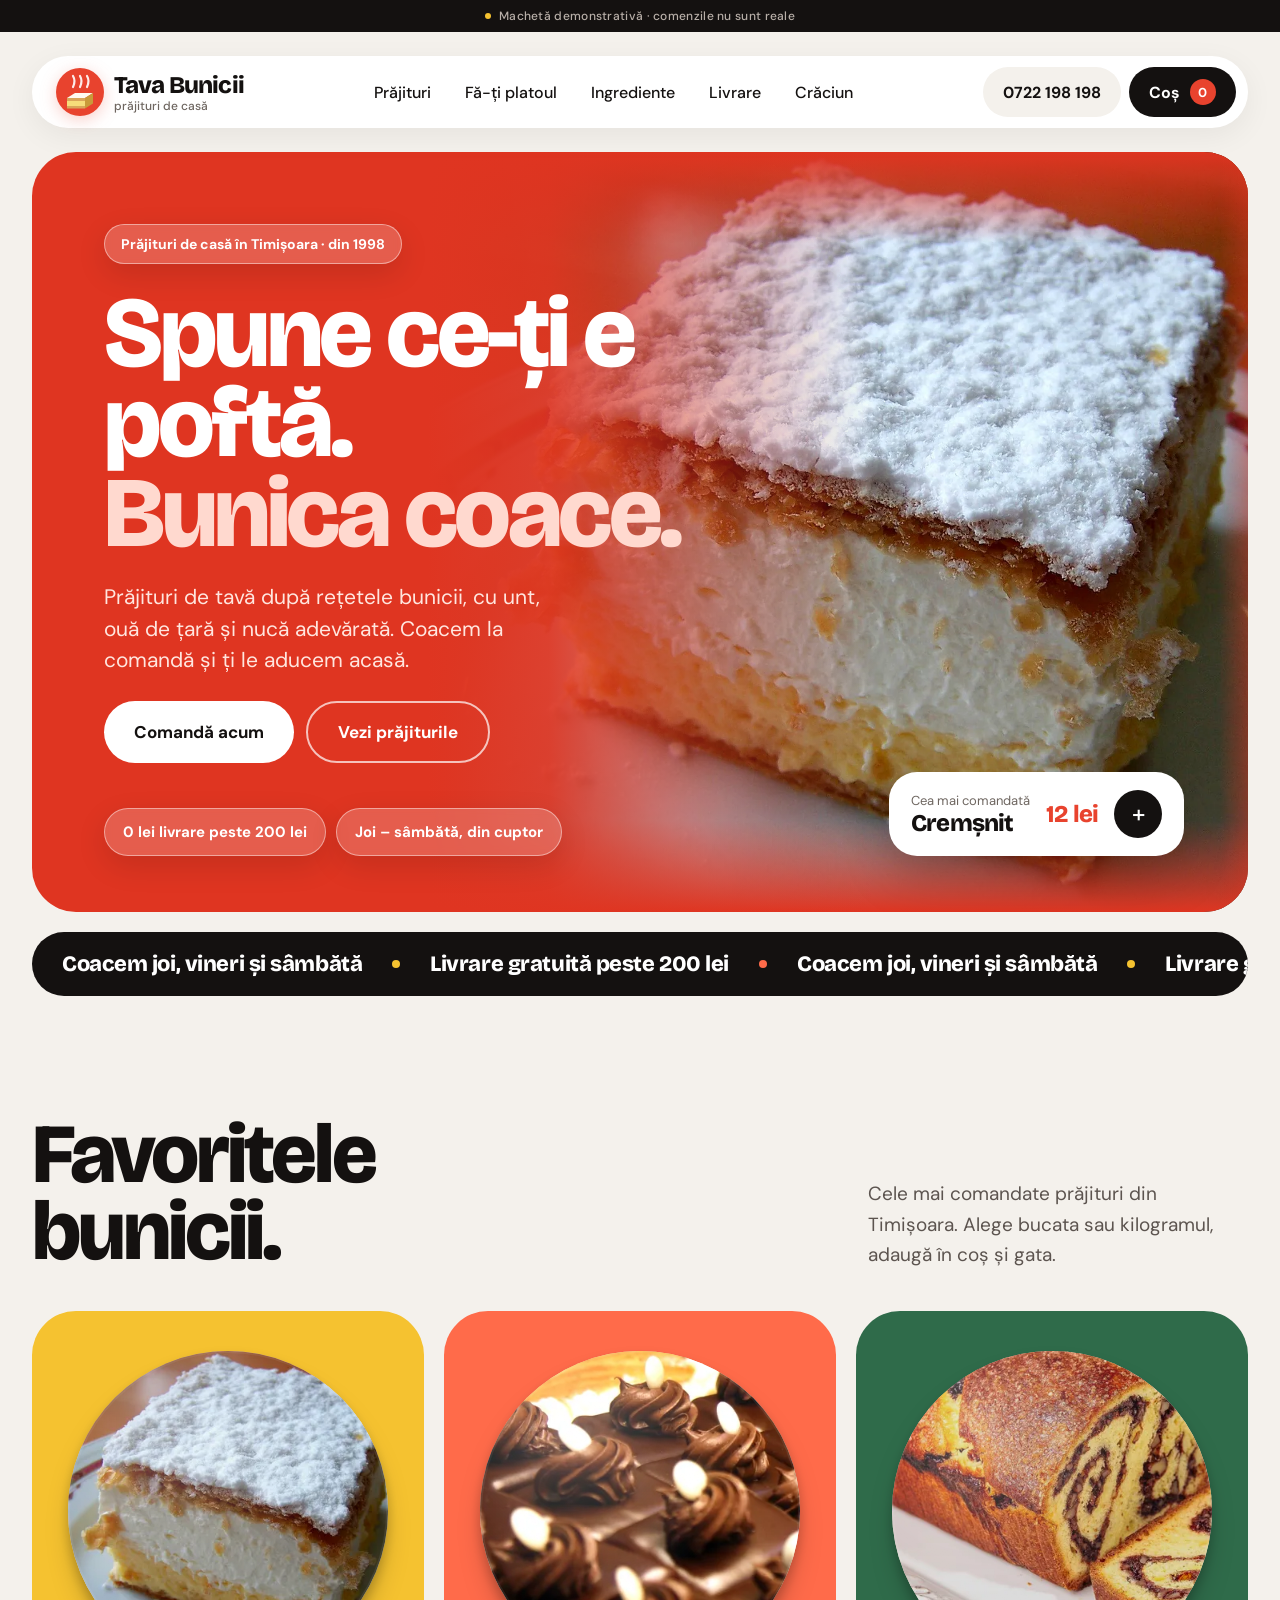
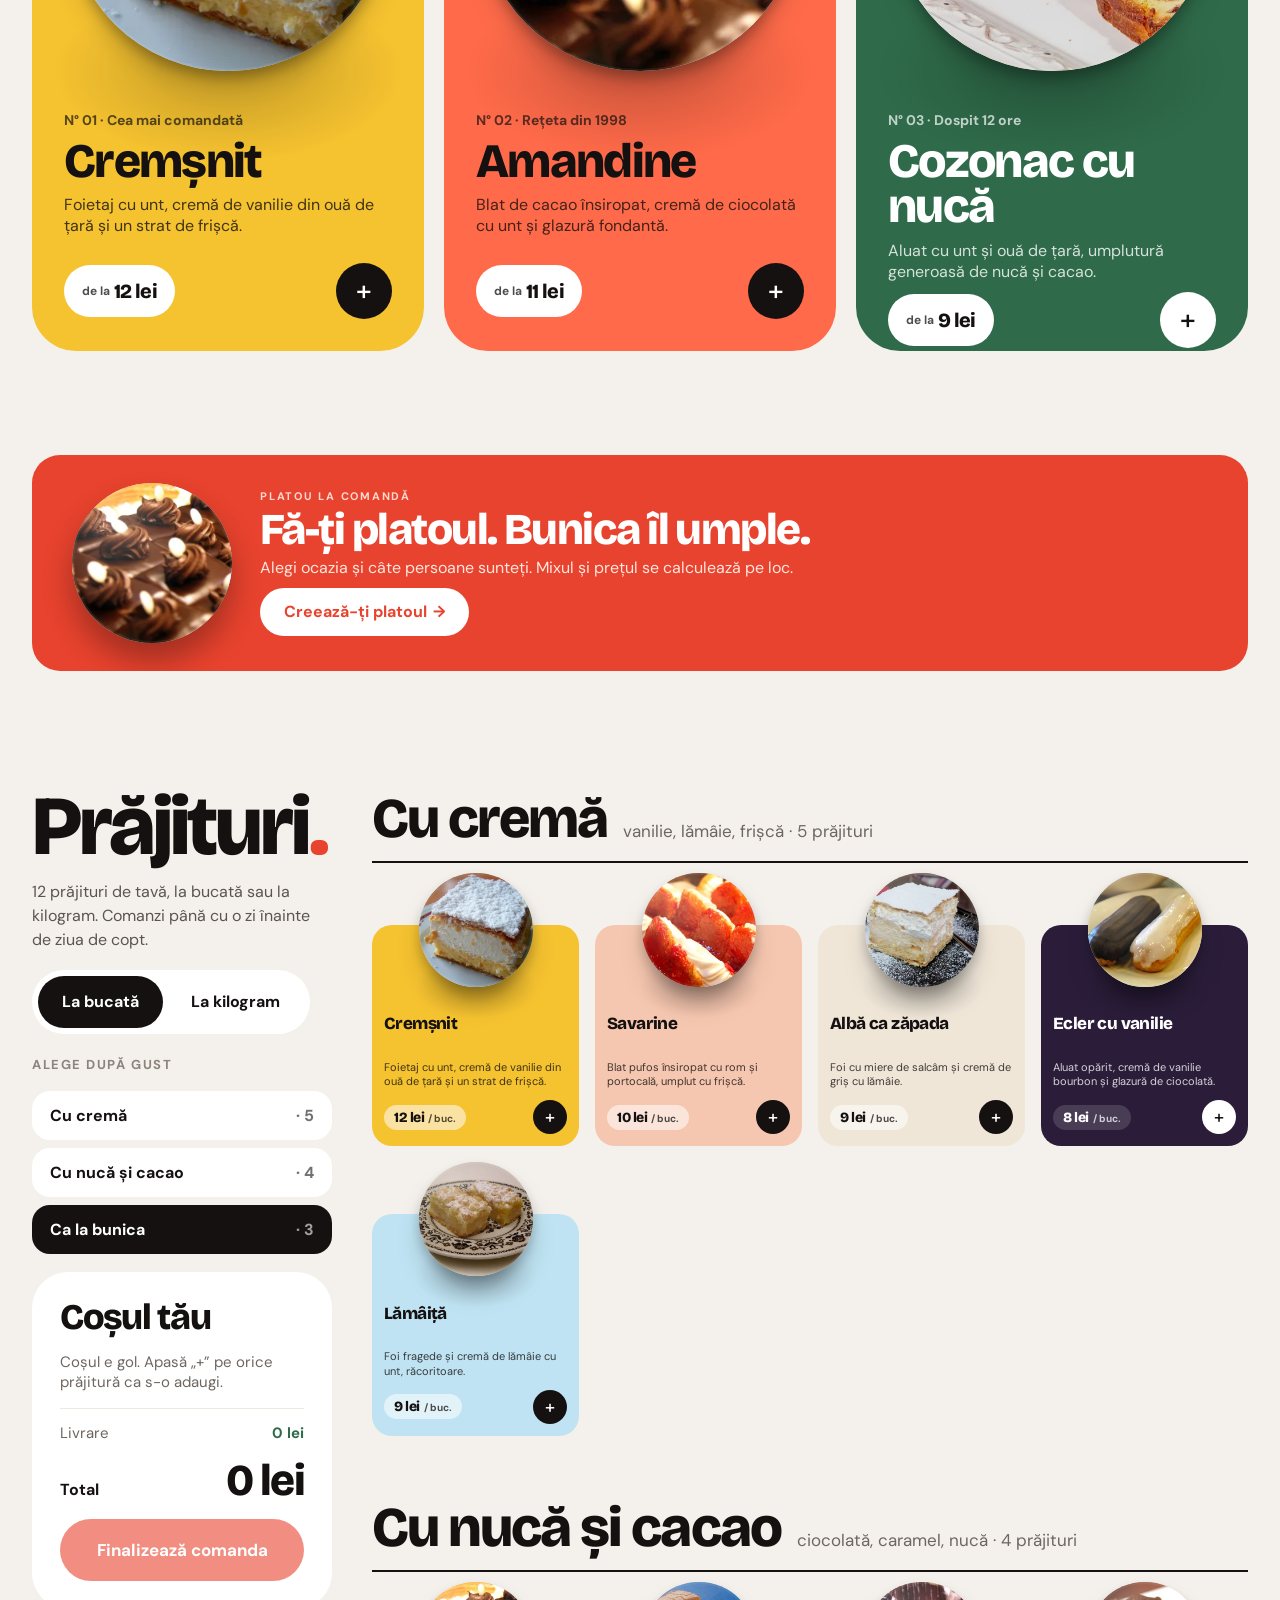
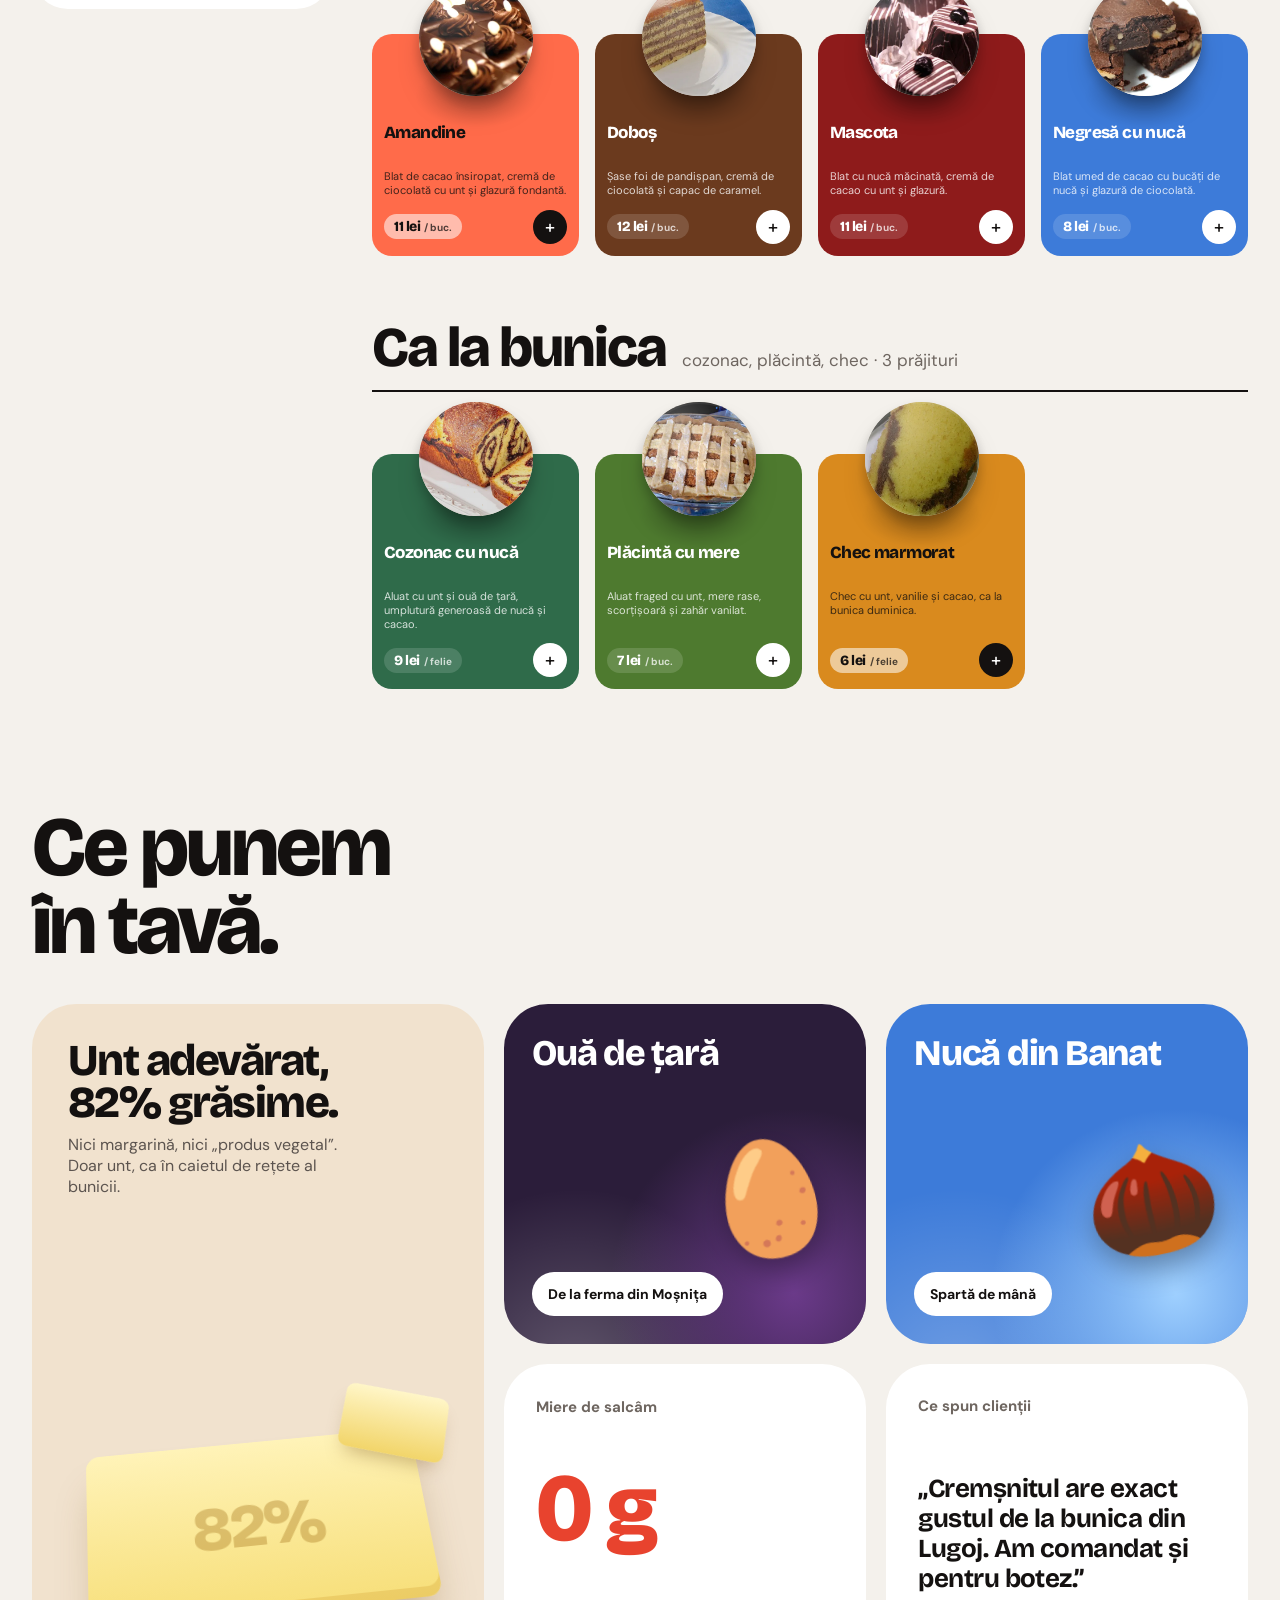
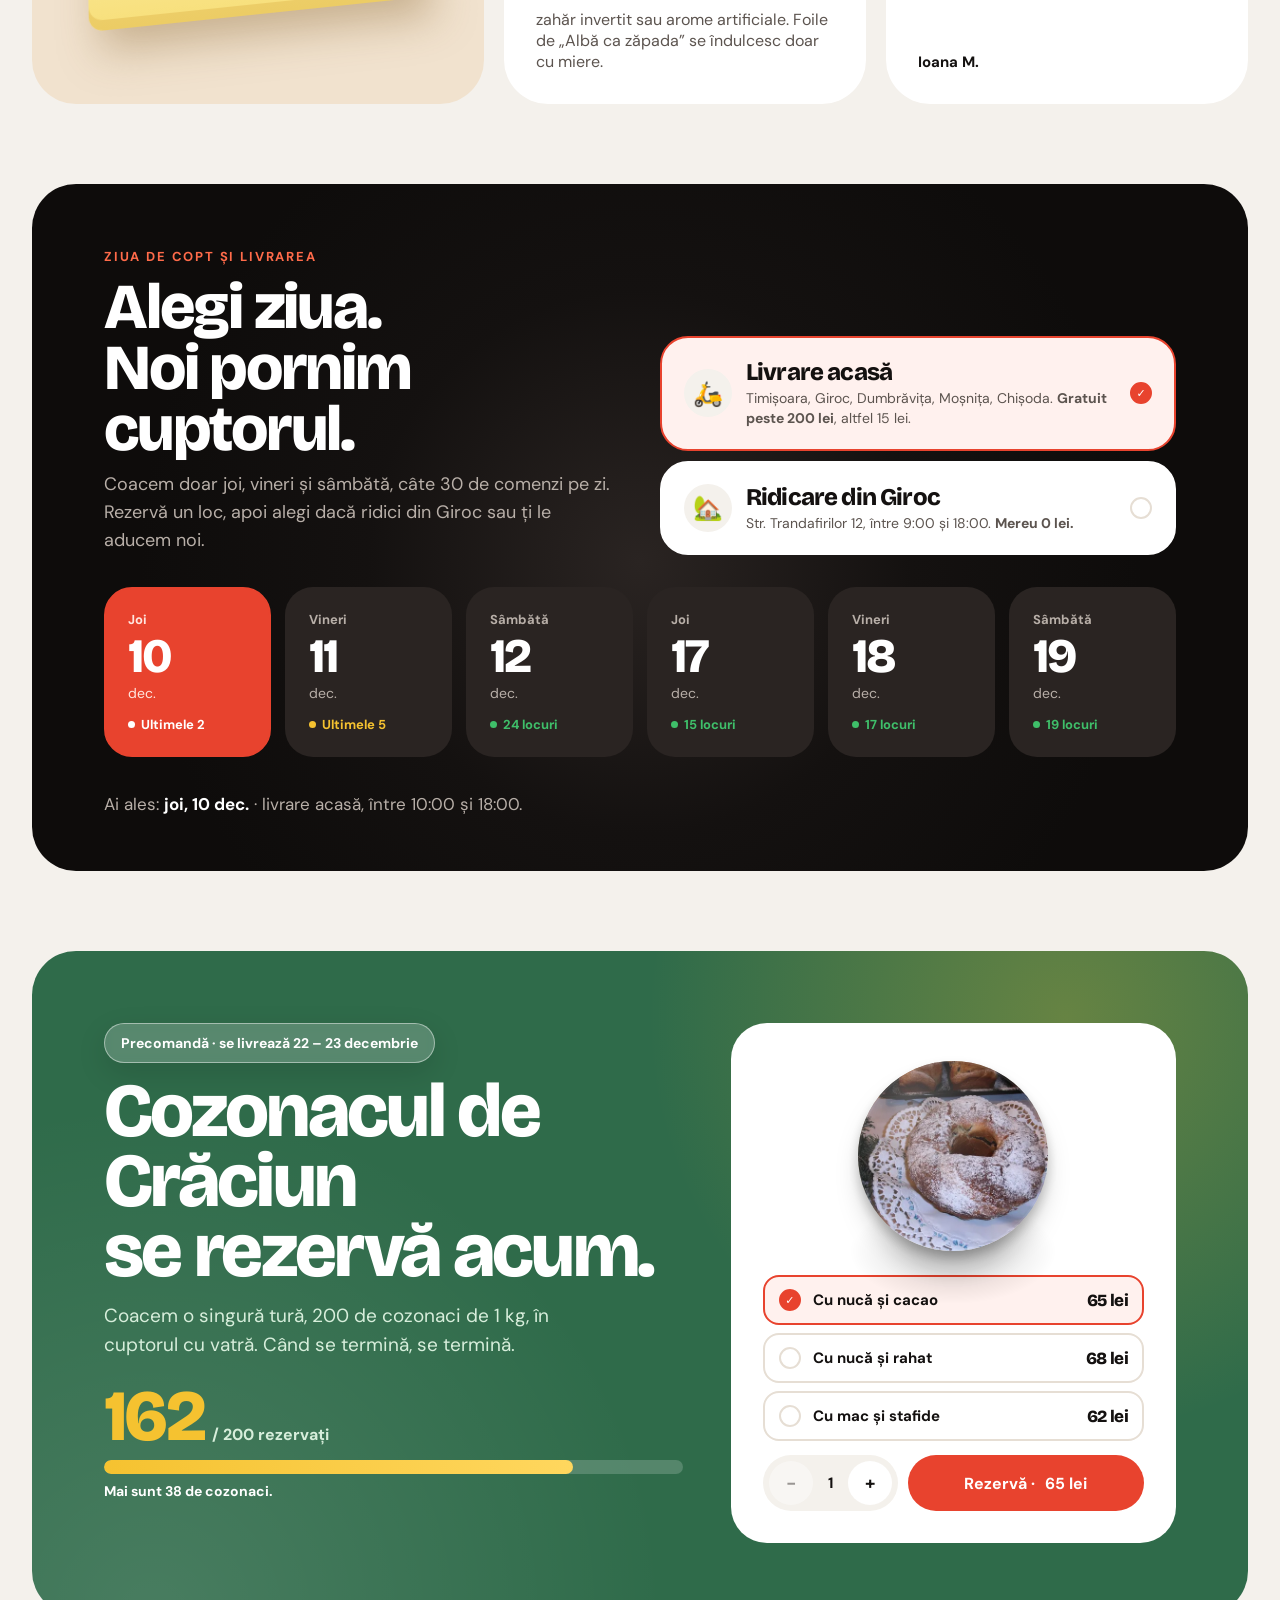
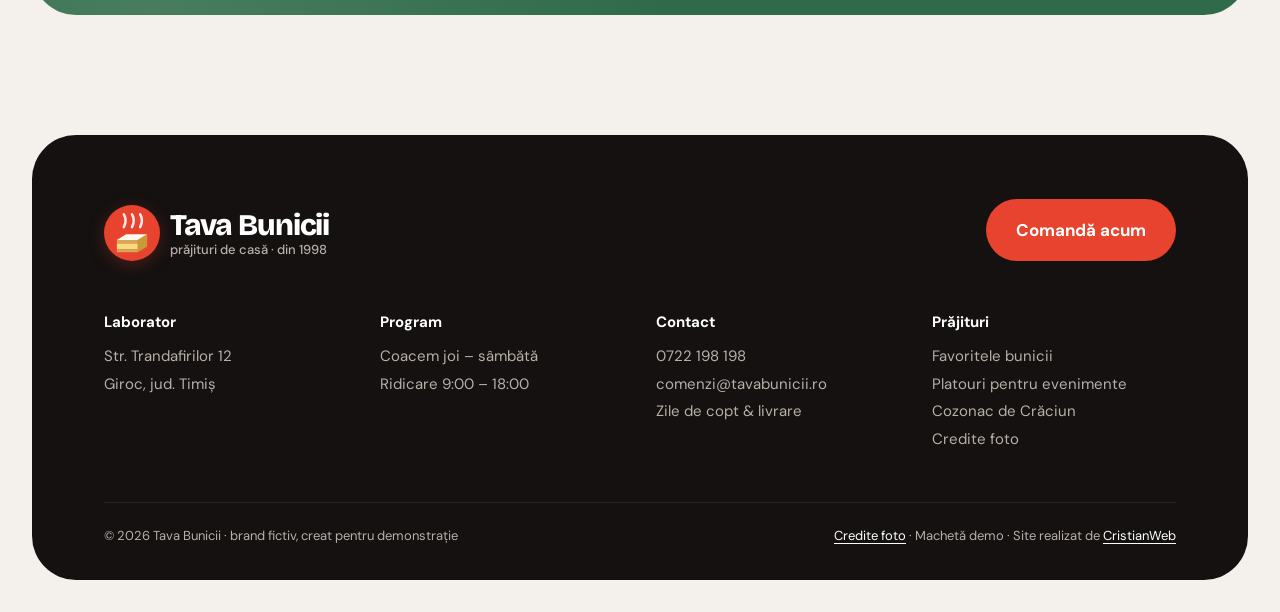
==== commit 0a97baef: "Poze reale de pe Wikimedia Commons în locul ilustrațiilor SVG Prăjiturile (favorite, meniu, platou, " ====
--- a/site/index.html
+++ b/site/index.html
@@ -11,6 +11,7 @@
   <link rel="preconnect" href="https://fonts.googleapis.com">
   <link rel="preconnect" href="https://fonts.gstatic.com" crossorigin>
   <link href="https://fonts.googleapis.com/css2?family=Bricolage+Grotesque:opsz,wght@12..96,700;12..96,800&family=DM+Sans:wght@400;500;700&display=swap" rel="stylesheet">
+  <link rel="preload" as="image" href="img/hero-cremsnit-800.webp" imagesrcset="img/hero-cremsnit-800.webp 800w, img/hero-cremsnit-1400.webp 1400w" imagesizes="(max-width: 767px) 100vw, 860px" fetchpriority="high">
   <link rel="stylesheet" href="css/style.css">
 </head>
 <body>
@@ -57,9 +58,9 @@
     <!-- ===== 1. Hero ===== -->
     <section class="hero-sectiune">
       <div class="panel hero">
-        <div class="hero__media" aria-hidden="true">
-          <div class="hero__aburi"><span></span><span></span><span></span></div>
-          <div class="hero__tava" data-tava></div>
+        <div class="hero__media">
+          <img class="hero__poza" src="img/hero-cremsnit-1400.webp" srcset="img/hero-cremsnit-800.webp 800w, img/hero-cremsnit-1400.webp 1400w" sizes="(max-width: 767px) 100vw, 860px" width="1400" height="1217" fetchpriority="high" decoding="async" alt="Felie de cremșnit cu frișcă și zahăr pudră">
+          <div class="hero__estompare" aria-hidden="true"></div>
         </div>
         <div class="hero__text">
           <span class="chip chip--sticla hero__eticheta">Prăjituri de casă în Timișoara · din 1998</span>
@@ -283,11 +284,11 @@
         <div class="coloana"><span class="coloana__titlu">Laborator</span><span>Str. Trandafirilor 12</span><span>Giroc, jud. Timiș</span></div>
         <div class="coloana"><span class="coloana__titlu">Program</span><span>Coacem joi – sâmbătă</span><span>Ridicare 9:00 – 18:00</span></div>
         <div class="coloana"><span class="coloana__titlu">Contact</span><a href="tel:+40722198198">0722 198 198</a><span>comenzi@tavabunicii.ro</span><a href="#livrare">Zile de copt & livrare</a></div>
-        <div class="coloana"><span class="coloana__titlu">Prăjituri</span><a href="#favorite">Favoritele bunicii</a><a href="#platou">Platouri pentru evenimente</a><a href="#craciun">Cozonac de Crăciun</a></div>
+        <div class="coloana"><span class="coloana__titlu">Prăjituri</span><a href="#favorite">Favoritele bunicii</a><a href="#platou">Platouri pentru evenimente</a><a href="#craciun">Cozonac de Crăciun</a><a href="credite.html">Credite foto</a></div>
       </div>
       <div class="subsol__jos">
         <span>© 2026 Tava Bunicii · brand fictiv, creat pentru demonstrație</span>
-        <span>Machetă demo · Site realizat de <a href="https://cristianweb.ro" target="_blank" rel="noopener">CristianWeb</a></span>
+        <span><a href="credite.html">Credite foto</a> · Machetă demo · Site realizat de <a href="https://cristianweb.ro" target="_blank" rel="noopener">CristianWeb</a></span>
       </div>
     </div>
   </footer>
--- a/site/css/style.css
+++ b/site/css/style.css
@@ -170,27 +170,15 @@
   padding: 28px 22px 0; color: #fff; background: var(--rosu-hero);
 }
 .hero__media { order: 99; position: relative; margin: 0 -22px; height: 300px; overflow: hidden; }
-.hero__tava {
-  position: absolute; left: 50%; top: 50%; width: 400px; transform: translate(-50%, -46%);
-  animation: tava-pluteste 6s ease-in-out infinite;
-}
-.hero__tava .hero-felie { animation: felie-ridica 6s ease-in-out infinite; transform-origin: 520px 500px; }
-@keyframes tava-pluteste { 0%, 100% { translate: 0 0; } 50% { translate: 0 -8px; } }
-@keyframes felie-ridica { 0%, 100% { transform: translateY(0); } 50% { transform: translateY(-14px) rotate(-2deg); } }
-.hero__media::before {
-  content: ""; position: absolute; inset: 0;
-  background: radial-gradient(circle at 55% 55%, rgba(255,190,140,.45) 0%, rgba(255,140,90,.12) 40%, transparent 65%);
-}
-.hero__aburi { position: absolute; left: 50%; top: 6%; width: 200px; height: 120px; transform: translateX(-50%); z-index: 1; }
-.hero__aburi span {
-  position: absolute; bottom: 0; width: 26px; height: 90px; border-radius: 50%;
-  background: radial-gradient(closest-side, rgba(255,255,255,.35), transparent);
-  animation: abur 4.5s ease-in-out infinite; opacity: 0;
-}
-.hero__aburi span:nth-child(1) { left: 30px; }
-.hero__aburi span:nth-child(2) { left: 90px; animation-delay: 1.5s; }
-.hero__aburi span:nth-child(3) { left: 150px; animation-delay: 3s; }
-@keyframes abur { 0% { opacity: 0; transform: translateY(20px) scaleX(.8); } 40% { opacity: 1; } 100% { opacity: 0; transform: translateY(-50px) scaleX(1.4); } }
+.hero__poza { position: absolute; inset: 0; width: 100%; height: 100%; object-fit: cover; object-position: center 45%; animation: hero-zoom 18s ease-in-out infinite alternate; }
+@keyframes hero-zoom { from { transform: scale(1); } to { transform: scale(1.06); } }
+/* margini estompate în culoarea panoului, ca la clipul hero Mama Mia */
+.hero__estompare {
+  position: absolute; inset: 0; pointer-events: none;
+  background:
+    linear-gradient(to bottom, var(--rosu-hero) 0%, rgba(223,53,33,0) 22%, rgba(223,53,33,0) 88%, var(--rosu-hero) 100%),
+    linear-gradient(to right, var(--rosu-hero) 0%, rgba(223,53,33,0) 10%, rgba(223,53,33,0) 90%, var(--rosu-hero) 100%);
+}
 .hero__text { position: relative; display: flex; flex-direction: column; gap: 16px; z-index: 2; }
 .hero__eticheta { align-self: flex-start; height: 32px; padding: 0 12px; font-size: 12px; }
 .hero__titlu { font-size: 52px; line-height: .9; }
@@ -204,11 +192,11 @@
   .hero-sectiune { padding: 24px 32px 0; }
   .hero { display: block; height: 760px; padding: 0; }
   .hero__media { position: absolute; top: 0; bottom: 0; right: -40px; width: 860px; height: auto; margin: 0; }
-  .hero__tava { width: 700px; left: 54%; top: 46%; }
-  .hero__aburi { left: 50%; top: 4%; transform: none; width: 260px; height: 200px; }
-  .hero__aburi span { width: 40px; height: 160px; }
-  .hero__aburi span:nth-child(2) { left: 120px; }
-  .hero__aburi span:nth-child(3) { left: 210px; }
+  .hero__estompare {
+    background:
+      linear-gradient(to right, var(--rosu-hero) 0%, rgba(223,53,33,.92) 14%, rgba(223,53,33,.35) 34%, rgba(223,53,33,0) 52%, rgba(223,53,33,0) 92%, var(--rosu-hero) 100%),
+      linear-gradient(to bottom, var(--rosu-hero) 0%, rgba(223,53,33,0) 12%, rgba(223,53,33,0) 88%, var(--rosu-hero) 100%);
+  }
   .hero__text { position: absolute; left: 72px; top: 72px; width: 680px; gap: 24px; }
   .hero__eticheta { height: 40px; padding: 0 16px; font-size: 14px; }
   .hero__titlu { font-size: 100px; }
@@ -262,8 +250,7 @@
 }
 .farfurie__disc {
   position: absolute; inset: 0; z-index: 1; border-radius: 50%; overflow: hidden;
-  background:
-    radial-gradient(circle at 50% 50%, #ffffff 0 52%, #f3ede4 53% 60%, #ffffff 61% 66%, #ece4d8 67% 100%);
+  background: var(--bej);
   box-shadow: 0 18px 30px -10px rgba(0,0,0,.35), 0 6px 12px rgba(0,0,0,.18);
   transition: transform .3s ease;
 }
@@ -273,7 +260,7 @@
   background: radial-gradient(circle at 28% 22%, rgba(255,255,255,.6) 0%, rgba(255,255,255,0) 55%);
   opacity: .5;
 }
-.farfurie__disc svg { position: absolute; inset: 8%; width: 84%; height: 84%; z-index: 1; }
+.farfurie__disc img { position: absolute; inset: 0; width: 100%; height: 100%; object-fit: cover; z-index: 1; }
 @media (hover: hover) {
   .grup:hover .farfurie__disc, .farfurie:hover .farfurie__disc { transform: translateY(-4px) scale(1.04) rotate(10deg); }
 }
@@ -523,7 +510,7 @@
 .mini-cos__gol { font-size: 15px; color: var(--gri-2); }
 .mini-cos ul { display: flex; flex-direction: column; gap: 14px; }
 .mini-cos li { display: flex; align-items: center; gap: 14px; }
-.patrat { width: 48px; height: 48px; flex-shrink: 0; border-radius: 16px; }
+.patrat { width: 48px; height: 48px; flex-shrink: 0; border-radius: 16px; object-fit: cover; }
 .mini-cos__nume { min-width: 0; flex: 1; }
 .mini-cos__nume p { overflow: hidden; text-overflow: ellipsis; white-space: nowrap; }
 .mini-cos__nume p:first-child { font-weight: 700; }
